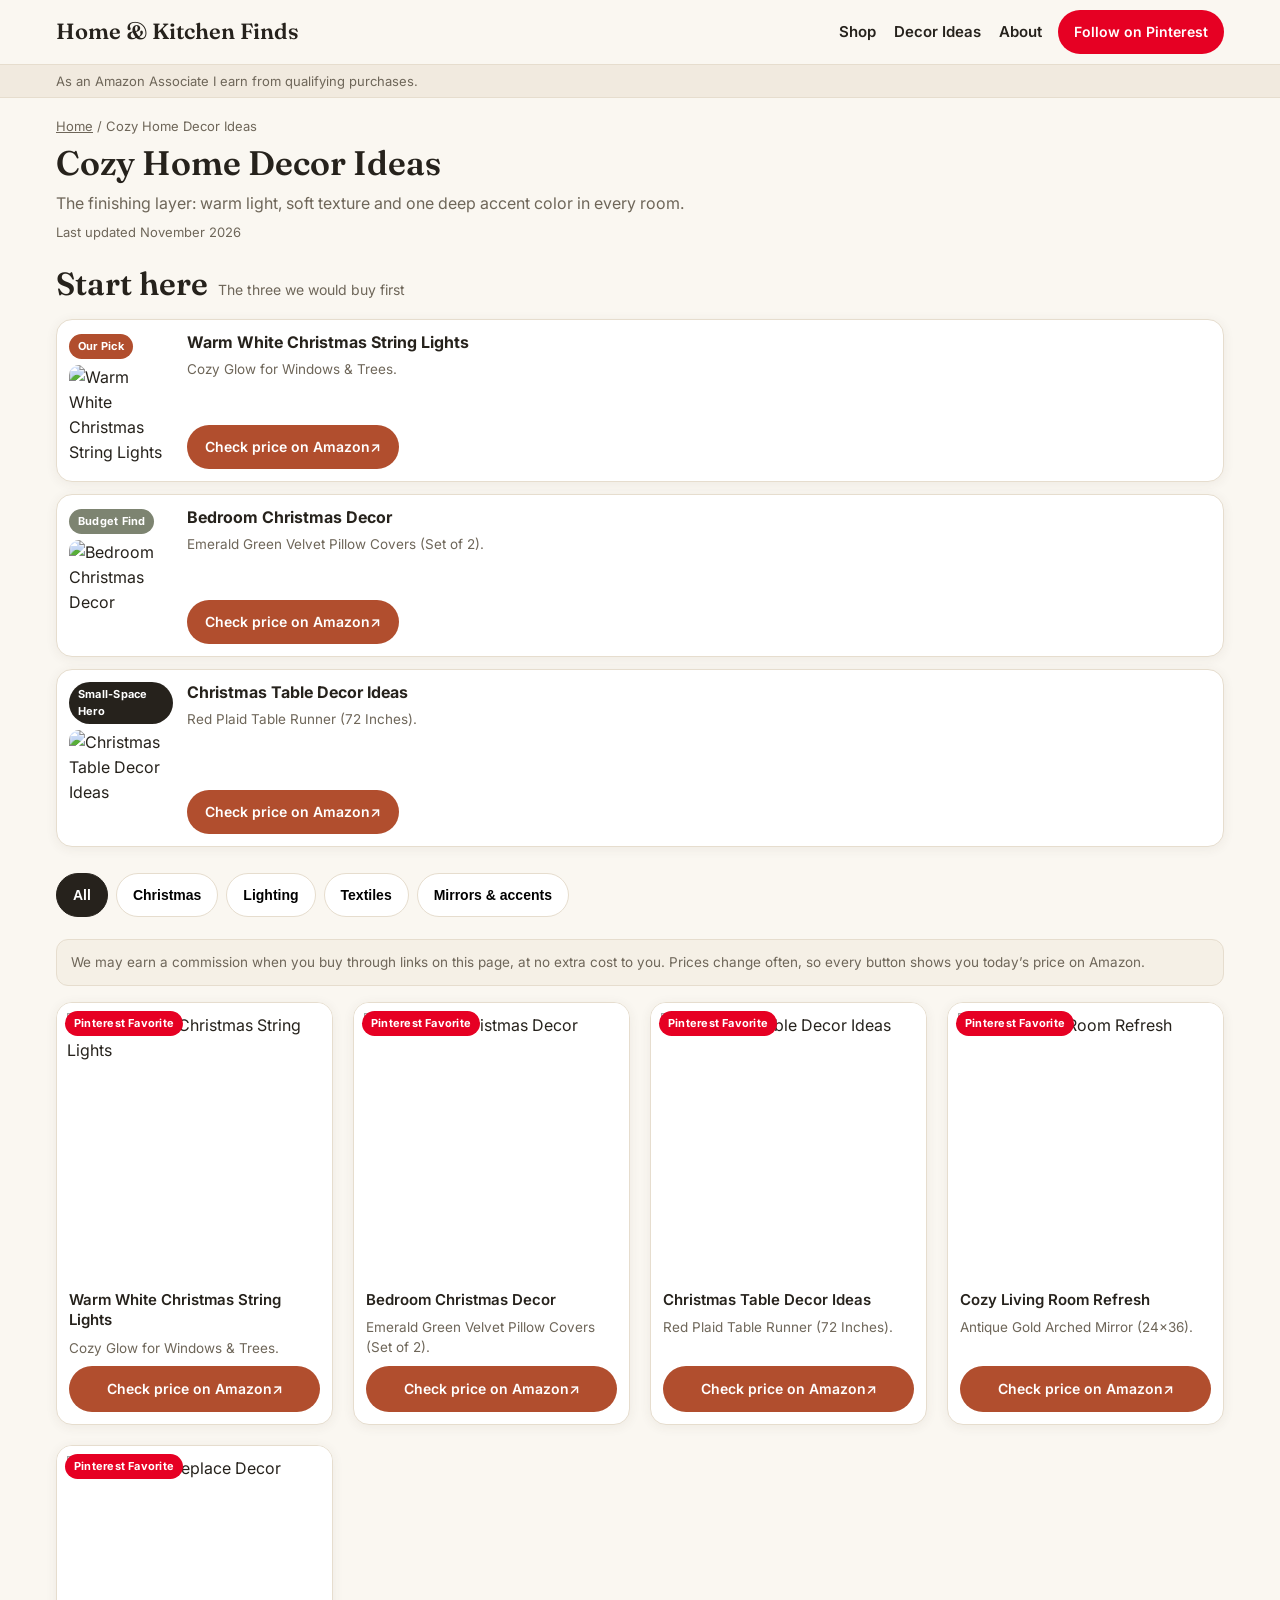
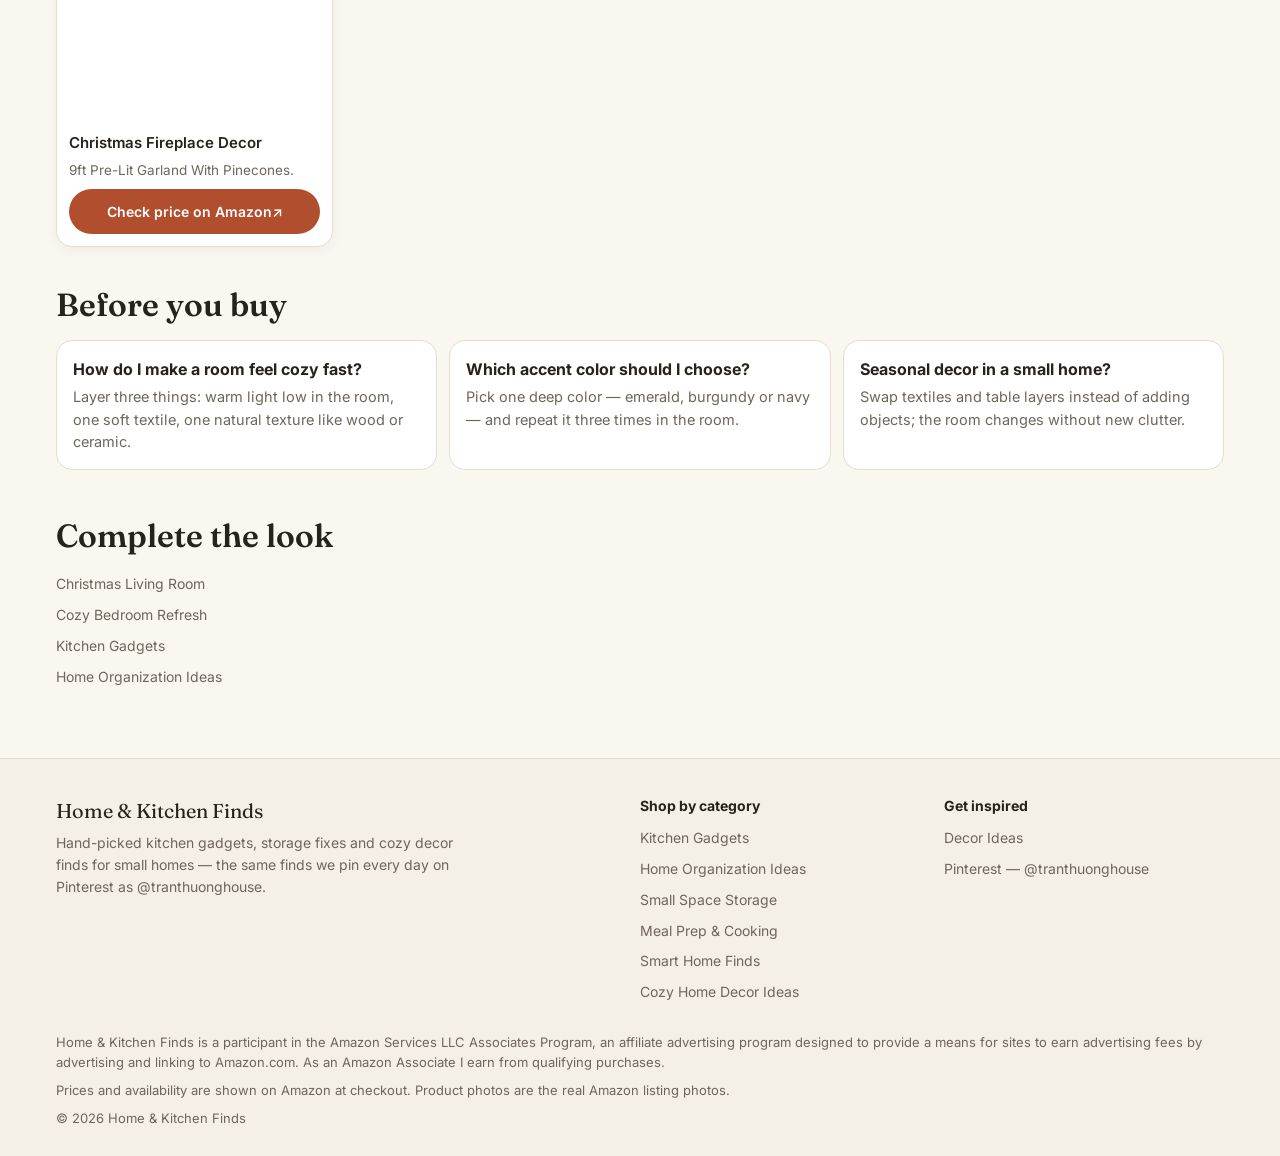
==== category/cozy-home-decor.html @ 8c5c4e2d "Storefront demo: small kitchen look + all 6 category pages (batch D, final)" ====
<!DOCTYPE html><html lang="en"><head><meta charset="utf-8">
<meta name="viewport" content="width=device-width, initial-scale=1">
<title>Cozy Home Decor Ideas — Home &amp; Kitchen Finds</title>
<meta name="description" content="Hand-picked kitchen gadgets, storage fixes and cozy decor finds for small homes.">
<link rel="preconnect" href="https://fonts.googleapis.com"><link rel="preconnect" href="https://fonts.gstatic.com" crossorigin>
<link href="https://fonts.googleapis.com/css2?family=Fraunces:wght@500;600&family=Inter:wght@400;600;700&display=swap" rel="stylesheet">
<link rel="stylesheet" href="../styles.css"></head><body>
<header class="site-header"><div class="wrap header-in">
<a class="wordmark" href="../index.html">Home &amp; Kitchen Finds</a>
<nav class="main-nav"><a href="../index.html#categories">Shop</a><a href="../decor-ideas.html">Decor Ideas</a><a href="../index.html#how-we-pick">About</a></nav>
<a class="follow-btn" href="https://www.pinterest.com/tranthuonghouse/" target="_blank" rel="noopener">Follow on Pinterest</a>
</div></header><div class="micro-bar"><div class="wrap">As an Amazon Associate I earn from qualifying purchases.</div></div><main class="wrap">
<p class="crumb"><a href="../index.html">Home</a> / Cozy Home Decor Ideas</p>
<div class="cat-head"><h1>Cozy Home Decor Ideas</h1><p>The finishing layer: warm light, soft texture and one deep accent color in every room.</p><p class="updated">Last updated November 2026</p></div>
<section style="padding-top:24px"><div class="sec-head"><h2>Start here</h2><span class="sub">The three we would buy first</span></div>
<div class="shortlist"><div class="row-card"><div class="row-img"><span class="badge b-our">Our Pick</span><img src="https://m.media-amazon.com/images/I/51pKTp8ATXL._AC_SL800_.jpg" alt="Warm White Christmas String Lights" loading="lazy"></div>
<div class="row-body"><h3>Warm White Christmas String Lights</h3><p class="card-benefit">Cozy Glow for Windows &amp; Trees.</p>
<a class="cta cta-inline" href="https://www.amazon.com/dp/B09B4FJF89?tag=homekitche088-20" target="_blank" rel="nofollow sponsored noopener">Check price on Amazon <span aria-hidden="true">↗</span></a></div></div><div class="row-card"><div class="row-img"><span class="badge b-budget">Budget Find</span><img src="https://m.media-amazon.com/images/I/41SIbPPq1XL._AC_SL800_.jpg" alt="Bedroom Christmas Decor" loading="lazy"></div>
<div class="row-body"><h3>Bedroom Christmas Decor</h3><p class="card-benefit">Emerald Green Velvet Pillow Covers (Set of 2).</p>
<a class="cta cta-inline" href="https://www.amazon.com/dp/B07PJP38VP?tag=homekitche088-20" target="_blank" rel="nofollow sponsored noopener">Check price on Amazon <span aria-hidden="true">↗</span></a></div></div><div class="row-card"><div class="row-img"><span class="badge b-small">Small-Space Hero</span><img src="https://m.media-amazon.com/images/I/51iOsh42tUL._AC_SL800_.jpg" alt="Christmas Table Decor Ideas" loading="lazy"></div>
<div class="row-body"><h3>Christmas Table Decor Ideas</h3><p class="card-benefit">Red Plaid Table Runner (72 Inches).</p>
<a class="cta cta-inline" href="https://www.amazon.com/dp/B0HDSTDSPD?tag=homekitche088-20" target="_blank" rel="nofollow sponsored noopener">Check price on Amazon <span aria-hidden="true">↗</span></a></div></div></div></section>
<div class="chips"><button class="chip active" data-tag="">All</button><button class="chip" data-tag="Christmas">Christmas</button><button class="chip" data-tag="Lighting">Lighting</button><button class="chip" data-tag="Textiles">Textiles</button><button class="chip" data-tag="Mirrors &amp; accents">Mirrors &amp; accents</button></div>
<div class="disclosure-line">We may earn a commission when you buy through links on this page, at no extra cost to you. Prices change often, so every button shows you today’s price on Amazon.</div>
<div class="grid" id="grid"><a class="card" data-tags="Christmas Lighting" href="https://www.amazon.com/dp/B09B4FJF89?tag=homekitche088-20" target="_blank" rel="nofollow sponsored noopener">
<div class="card-img"><span class="badge b-pin">Pinterest Favorite</span><img src="https://m.media-amazon.com/images/I/51pKTp8ATXL._AC_SL800_.jpg" alt="Warm White Christmas String Lights" loading="lazy"></div>
<div class="card-body"><h3 class="card-title">Warm White Christmas String Lights</h3>
<p class="card-benefit">Cozy Glow for Windows &amp; Trees.</p>
<span class="cta">Check price on Amazon <span aria-hidden="true">↗</span></span></div></a><a class="card" data-tags="Christmas Textiles" href="https://www.amazon.com/dp/B07PJP38VP?tag=homekitche088-20" target="_blank" rel="nofollow sponsored noopener">
<div class="card-img"><span class="badge b-pin">Pinterest Favorite</span><img src="https://m.media-amazon.com/images/I/41SIbPPq1XL._AC_SL800_.jpg" alt="Bedroom Christmas Decor" loading="lazy"></div>
<div class="card-body"><h3 class="card-title">Bedroom Christmas Decor</h3>
<p class="card-benefit">Emerald Green Velvet Pillow Covers (Set of 2).</p>
<span class="cta">Check price on Amazon <span aria-hidden="true">↗</span></span></div></a><a class="card" data-tags="Christmas Textiles" href="https://www.amazon.com/dp/B0HDSTDSPD?tag=homekitche088-20" target="_blank" rel="nofollow sponsored noopener">
<div class="card-img"><span class="badge b-pin">Pinterest Favorite</span><img src="https://m.media-amazon.com/images/I/51iOsh42tUL._AC_SL800_.jpg" alt="Christmas Table Decor Ideas" loading="lazy"></div>
<div class="card-body"><h3 class="card-title">Christmas Table Decor Ideas</h3>
<p class="card-benefit">Red Plaid Table Runner (72 Inches).</p>
<span class="cta">Check price on Amazon <span aria-hidden="true">↗</span></span></div></a><a class="card" data-tags="Mirrors &amp; accents" href="https://www.amazon.com/dp/B0CTQ25JYB?tag=homekitche088-20" target="_blank" rel="nofollow sponsored noopener">
<div class="card-img"><span class="badge b-pin">Pinterest Favorite</span><img src="https://m.media-amazon.com/images/I/41lKExpAjrL._AC_SL800_.jpg" alt="Cozy Living Room Refresh" loading="lazy"></div>
<div class="card-body"><h3 class="card-title">Cozy Living Room Refresh</h3>
<p class="card-benefit">Antique Gold Arched Mirror (24x36).</p>
<span class="cta">Check price on Amazon <span aria-hidden="true">↗</span></span></div></a><a class="card" data-tags="Christmas" href="https://www.amazon.com/dp/B00EJ2DFZ2?tag=homekitche088-20" target="_blank" rel="nofollow sponsored noopener">
<div class="card-img"><span class="badge b-pin">Pinterest Favorite</span><img src="https://m.media-amazon.com/images/I/51gs4Z7S+ML._AC_SL800_.jpg" alt="Christmas Fireplace Decor" loading="lazy"></div>
<div class="card-body"><h3 class="card-title">Christmas Fireplace Decor</h3>
<p class="card-benefit">9ft Pre-Lit Garland With Pinecones.</p>
<span class="cta">Check price on Amazon <span aria-hidden="true">↗</span></span></div></a></div>
<section><div class="sec-head"><h2>Before you buy</h2></div><div class="guide"><div><h3>How do I make a room feel cozy fast?</h3><p>Layer three things: warm light low in the room, one soft textile, one natural texture like wood or ceramic.</p></div><div><h3>Which accent color should I choose?</h3><p>Pick one deep color — emerald, burgundy or navy — and repeat it three times in the room.</p></div><div><h3>Seasonal decor in a small home?</h3><p>Swap textiles and table layers instead of adding objects; the room changes without new clutter.</p></div></div></section>
<section><div class="sec-head"><h2>Complete the look</h2></div>
<ul class="foot-links" style="font-size:16px"><li><a href="../decor-ideas/christmas-living-room.html">Christmas Living Room</a></li><li><a href="../decor-ideas/cozy-bedroom-refresh.html">Cozy Bedroom Refresh</a></li><li><a href="kitchen-gadgets.html">Kitchen Gadgets</a></li><li><a href="home-organization.html">Home Organization Ideas</a></li></ul></section>
</main><script src="../script.js"></script><footer class="site-footer"><div class="wrap">
<div class="foot-grid"><div><p class="foot-brand">Home &amp; Kitchen Finds</p>
<p class="foot-about">Hand-picked kitchen gadgets, storage fixes and cozy decor finds for small homes — the same finds we pin every day on Pinterest as @tranthuonghouse.</p></div>
<div><p class="foot-h">Shop by category</p><ul class="foot-links"><li><a href="../category/kitchen-gadgets.html">Kitchen Gadgets</a></li><li><a href="../category/home-organization.html">Home Organization Ideas</a></li><li><a href="../category/small-space-storage.html">Small Space Storage</a></li><li><a href="../category/meal-prep-cooking.html">Meal Prep & Cooking</a></li><li><a href="../category/smart-home-finds.html">Smart Home Finds</a></li><li><a href="../category/cozy-home-decor.html">Cozy Home Decor Ideas</a></li></ul></div>
<div><p class="foot-h">Get inspired</p><ul class="foot-links"><li><a href="../decor-ideas.html">Decor Ideas</a></li>
<li><a href="https://www.pinterest.com/tranthuonghouse/" target="_blank" rel="noopener">Pinterest — @tranthuonghouse</a></li></ul></div></div>
<p class="foot-disclosure">Home & Kitchen Finds is a participant in the Amazon Services LLC Associates Program, an affiliate advertising program designed to provide a means for sites to earn advertising fees by advertising and linking to Amazon.com. As an Amazon Associate I earn from qualifying purchases.</p>
<p class="foot-note">Prices and availability are shown on Amazon at checkout. Product photos are the real Amazon listing photos.</p>
<p class="foot-copy">© 2026 Home &amp; Kitchen Finds</p></div></footer></body></html>
---- styles.css ----
:root{--bg:#FAF7F1;--surface:#fff;--ink:#26221C;--muted:#6E6659;--cta:#B14E2E;--cta-hover:#9A3F22;
--sage:#7D8471;--gold:#C19A3D;--pinred:#E60023;--border:#E6DDCE;--shadow:0 2px 12px rgba(74,58,38,.07)}
*{box-sizing:border-box;margin:0;padding:0}
body{background:var(--bg);color:var(--ink);font-family:Inter,-apple-system,'Segoe UI',sans-serif;font-size:16px;line-height:1.55}
h1,h2,.serif,.wordmark{font-family:Fraunces,Georgia,'Times New Roman',serif;font-weight:600;line-height:1.15}
img{display:block;max-width:100%}
a{color:inherit}
.wrap{max-width:1200px;margin:0 auto;padding:0 16px}
.site-header{position:sticky;top:0;z-index:50;background:var(--bg);border-bottom:1px solid var(--border)}
.header-in{display:flex;flex-wrap:wrap;align-items:center;gap:8px 16px;padding-top:10px;padding-bottom:10px}
.wordmark{font-size:22px;text-decoration:none;margin-right:auto}
.main-nav{display:flex;gap:18px;order:3;width:100%}
.main-nav a{text-decoration:none;font-size:15px;font-weight:600;color:var(--ink);padding:6px 0}
.follow-btn{background:var(--pinred);color:#fff;text-decoration:none;font-weight:600;font-size:14px;
padding:10px 16px;border-radius:999px;min-height:44px;display:inline-flex;align-items:center}
.micro-bar{background:#F1EADF;border-bottom:1px solid var(--border);font-size:13px;color:var(--muted);padding:6px 0}
.hero{padding:28px 0 8px}
.hero-img{border-radius:20px;overflow:hidden;position:relative}
.hero-img img{width:100%;height:52vh;max-height:520px;object-fit:cover}
.hero-copy{padding:22px 2px 6px}
.hero-copy h1{font-size:34px;margin-bottom:10px}
.hero-copy p{color:var(--muted);font-size:17px;margin-bottom:18px;max-width:560px}
.pill-ctas{display:flex;flex-wrap:wrap;gap:10px}
.btn{display:inline-flex;align-items:center;justify-content:center;min-height:48px;padding:12px 22px;border-radius:999px;
font-weight:600;font-size:15px;text-decoration:none}
.btn-primary{background:var(--cta);color:#fff}.btn-primary:hover{background:var(--cta-hover)}
.btn-ghost{background:transparent;color:var(--ink);border:1.5px solid var(--ink)}
section{padding:40px 0 8px}
.sec-head{display:flex;align-items:baseline;gap:10px;margin-bottom:16px}
.sec-head h2{font-size:26px}
.sec-head .sub{color:var(--muted);font-size:14px}
.tiles{display:grid;grid-template-columns:1fr 1fr;gap:12px}
.tile{border-radius:16px;overflow:hidden;position:relative;text-decoration:none;color:#fff;box-shadow:var(--shadow)}
.tile img{width:100%;aspect-ratio:4/3;object-fit:cover}
.tile span{position:absolute;left:0;right:0;bottom:0;padding:26px 12px 10px;font-family:Fraunces,Georgia,serif;font-size:17px;
background:linear-gradient(transparent,rgba(30,24,16,.72))}
.tile small{display:block;font-family:Inter,sans-serif;font-size:12px;font-weight:600;opacity:.9}
.strip{display:flex;gap:12px;overflow-x:auto;scroll-snap-type:x mandatory;padding-bottom:10px;-webkit-overflow-scrolling:touch}
.strip .card{flex:0 0 168px;scroll-snap-align:start}
.grid{display:grid;grid-template-columns:1fr 1fr;gap:12px}
.card{background:var(--surface);border:1px solid var(--border);border-radius:16px;box-shadow:var(--shadow);
text-decoration:none;display:flex;flex-direction:column;overflow:hidden}
.card-img{position:relative;aspect-ratio:1/1;background:#fff}
.card-img img{width:100%;height:100%;object-fit:contain;padding:10px}
.badge{position:absolute;top:8px;left:8px;z-index:2;font-size:11px;font-weight:700;letter-spacing:.02em;
padding:4px 9px;border-radius:999px;color:#fff}
.b-our{background:var(--cta)}.b-best{background:var(--gold)}.b-budget{background:var(--sage)}
.b-pin{background:var(--pinred)}.b-small{background:var(--ink)}.b-new{background:#fff;color:var(--ink);border:1.5px solid var(--ink)}
.card-body{padding:12px;display:flex;flex-direction:column;gap:8px;flex:1}
.card-title{font-size:15px;font-weight:600;line-height:1.35;display:-webkit-box;-webkit-line-clamp:2;-webkit-box-orient:vertical;overflow:hidden}
.card-benefit{font-size:13.5px;color:var(--muted);line-height:1.45;display:-webkit-box;-webkit-line-clamp:2;-webkit-box-orient:vertical;overflow:hidden}
.cta{margin-top:auto;background:var(--cta);color:#fff;font-weight:600;font-size:14px;text-align:center;
padding:12px 10px;border-radius:999px;min-height:44px;display:flex;align-items:center;justify-content:center;text-decoration:none}
.cta:hover{background:var(--cta-hover)}
.featured-card{border-radius:20px;overflow:hidden;position:relative;text-decoration:none;color:#fff;display:block;box-shadow:var(--shadow)}
.featured-card img{width:100%;aspect-ratio:2/3;max-height:640px;object-fit:cover}
.featured-copy{position:absolute;left:0;right:0;bottom:0;padding:44px 18px 18px;background:linear-gradient(transparent,rgba(30,24,16,.78))}
.featured-copy h3{font-family:Fraunces,Georgia,serif;font-size:26px;margin-bottom:4px}
.featured-copy p{font-size:14px;opacity:.92;margin-bottom:12px}
.ai-chip{position:absolute;top:10px;left:10px;z-index:3;background:rgba(38,34,28,.85);color:#fff;font-size:12px;
font-weight:600;padding:5px 10px;border-radius:999px}
.trust{display:grid;gap:12px}
.trust div{background:var(--surface);border:1px solid var(--border);border-radius:16px;padding:16px;box-shadow:var(--shadow)}
.trust h3{font-size:16px;margin-bottom:4px}.trust p{color:var(--muted);font-size:14px}
.cta-band{background:#F3E8D8;border-radius:20px;padding:28px 20px;text-align:center;margin:40px 0 8px}
.cta-band h2{font-size:26px;margin-bottom:8px}.cta-band p{color:var(--muted);margin-bottom:16px}
.site-footer{margin-top:56px;border-top:1px solid var(--border);background:#F5F0E6;padding:36px 0 28px}
.foot-grid{display:grid;gap:24px;margin-bottom:22px}
.foot-brand{font-family:Fraunces,Georgia,serif;font-size:20px;margin-bottom:6px}
.foot-about{color:var(--muted);font-size:14px;max-width:420px}
.foot-h{font-weight:700;font-size:14px;margin-bottom:8px}
.foot-links{list-style:none}.foot-links li{margin-bottom:6px}.foot-links a{text-decoration:none;color:var(--muted);font-size:14px}
.foot-disclosure,.foot-note{font-size:13px;color:var(--muted);margin-bottom:8px}
.foot-copy{font-size:13px;color:var(--muted)}
.crumb{font-size:13px;color:var(--muted);padding-top:18px}
.crumb a{color:var(--muted)}
.cat-head h1{font-size:34px;margin:8px 0}
.cat-head p{color:var(--muted);max-width:640px}
.updated{font-size:13px;color:var(--muted);margin-top:6px}
.chips{display:flex;gap:8px;flex-wrap:wrap;margin:18px 0 4px}
.chip{border:1.5px solid var(--border);background:var(--surface);border-radius:999px;padding:10px 16px;font-size:14px;
font-weight:600;cursor:pointer;min-height:44px}
.chip.active{background:var(--ink);color:#fff;border-color:var(--ink)}
.shortlist{display:grid;gap:12px;margin-top:8px}
.row-card{display:flex;gap:14px;background:var(--surface);border:1px solid var(--border);border-radius:16px;padding:12px;box-shadow:var(--shadow)}
.row-img{position:relative;flex:0 0 104px}
.row-img img{width:104px;height:104px;object-fit:contain;background:#fff;border-radius:10px}
.row-img .badge{position:static;display:inline-block;margin-bottom:6px}
.row-body{flex:1;display:flex;flex-direction:column;gap:6px}
.row-body h3{font-size:16px;line-height:1.35}
.cta-inline{margin-top:auto;align-self:flex-start;padding:10px 18px}
.disclosure-line{font-size:13.5px;color:var(--muted);background:#F5F0E6;border:1px solid var(--border);
border-radius:12px;padding:12px 14px;margin:22px 0 16px}
.guide{display:grid;gap:12px}
.guide div{background:var(--surface);border:1px solid var(--border);border-radius:16px;padding:16px}
.guide h3{font-size:16px;margin-bottom:4px}.guide p{color:var(--muted);font-size:14.5px}
.idea-grid{display:grid;grid-template-columns:1fr 1fr;gap:12px}
.idea-card{position:relative;border-radius:16px;overflow:hidden;text-decoration:none;color:#fff;box-shadow:var(--shadow);display:block}
.idea-card img{width:100%;aspect-ratio:2/3;object-fit:cover}
.idea-copy{position:absolute;left:0;right:0;bottom:0;padding:30px 12px 12px;background:linear-gradient(transparent,rgba(30,24,16,.78))}
.idea-copy h3{font-family:Fraunces,Georgia,serif;font-size:19px;line-height:1.25}
.idea-copy p{font-size:12.5px;opacity:.92}
.look-hero{position:relative;border-radius:20px;overflow:hidden;margin-top:16px}
.look-hero img{width:100%;aspect-ratio:2/3;max-height:680px;object-fit:cover}
.palette{display:flex;gap:16px;flex-wrap:wrap;margin:16px 0 4px}
.palette div{display:flex;align-items:center;gap:7px;font-size:13.5px;color:var(--muted)}
.dot{width:22px;height:22px;border-radius:50%;border:1px solid var(--border);display:inline-block}
.look-row{display:flex;gap:12px;background:var(--surface);border:1px solid var(--border);border-radius:16px;padding:12px;box-shadow:var(--shadow);margin-bottom:12px}
.num{flex:0 0 30px;width:30px;height:30px;border-radius:50%;background:var(--ink);color:#fff;font-weight:700;
display:flex;align-items:center;justify-content:center;font-size:14px}
.look-row .row-img{flex-basis:84px}.look-row .row-img img{width:84px;height:84px}
.look-row .cta{width:100%}
.start3{display:grid;gap:12px}
.tips{background:var(--surface);border:1px solid var(--border);border-radius:16px;padding:18px}
.tips li{margin:0 0 8px 18px;color:var(--muted);font-size:14.5px}
.sticky-bar{position:sticky;bottom:0;z-index:40;background:var(--ink);color:#fff;padding:12px 16px;
display:flex;align-items:center;justify-content:space-between;gap:12px;font-size:14px;margin-top:24px}
.sticky-bar a{background:var(--cta);color:#fff;text-decoration:none;font-weight:600;padding:10px 16px;border-radius:999px;white-space:nowrap}
.see-all{display:inline-block;margin-top:14px;font-weight:600;color:var(--cta);text-decoration:none}
@media(min-width:760px){
.main-nav{order:0;width:auto}
.hero-copy h1{font-size:44px}
.tiles{grid-template-columns:repeat(3,1fr);gap:20px}
.grid{grid-template-columns:repeat(4,1fr);gap:20px}
.strip .card{flex-basis:210px}
.trust{grid-template-columns:repeat(3,1fr)}
.foot-grid{grid-template-columns:2fr 1fr 1fr}
.guide{grid-template-columns:repeat(3,1fr)}
.start3{grid-template-columns:repeat(3,1fr)}
.sec-head h2{font-size:32px}
.look-row .cta{width:auto;margin-left:auto}
}
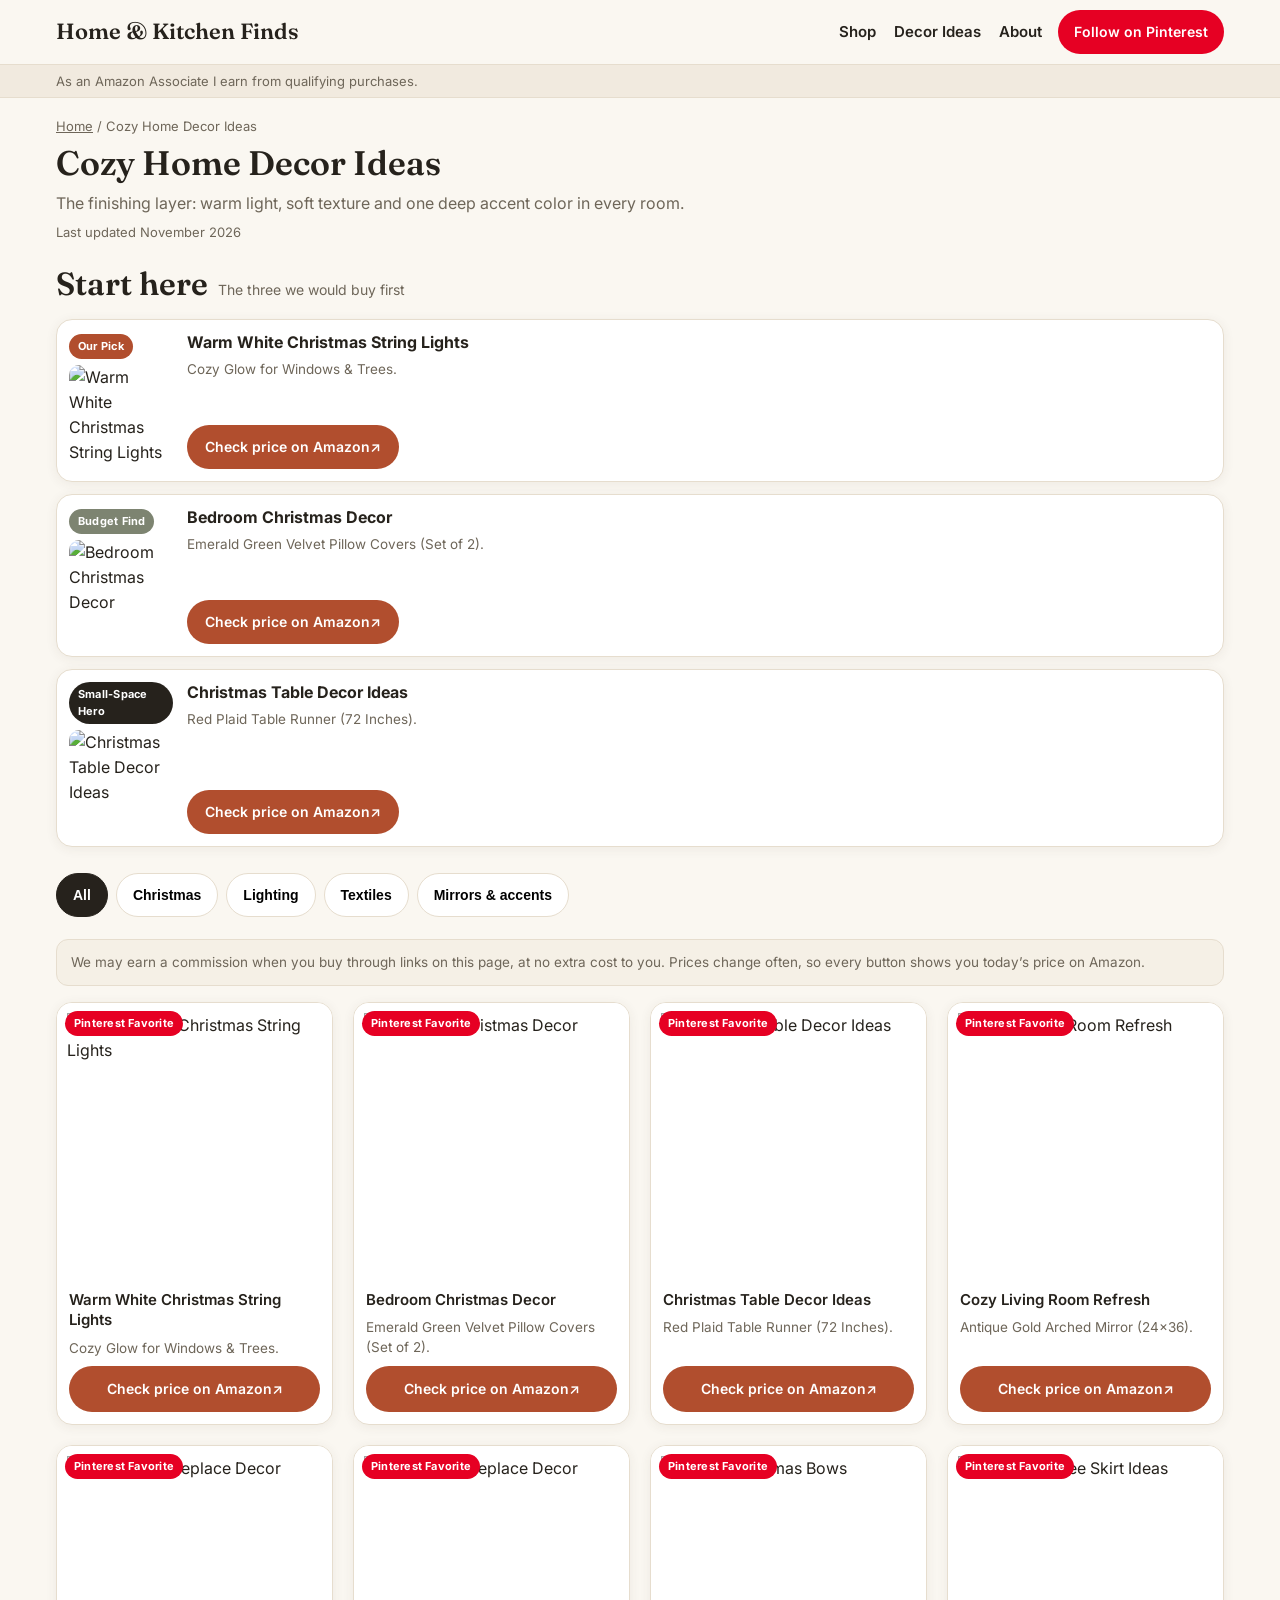
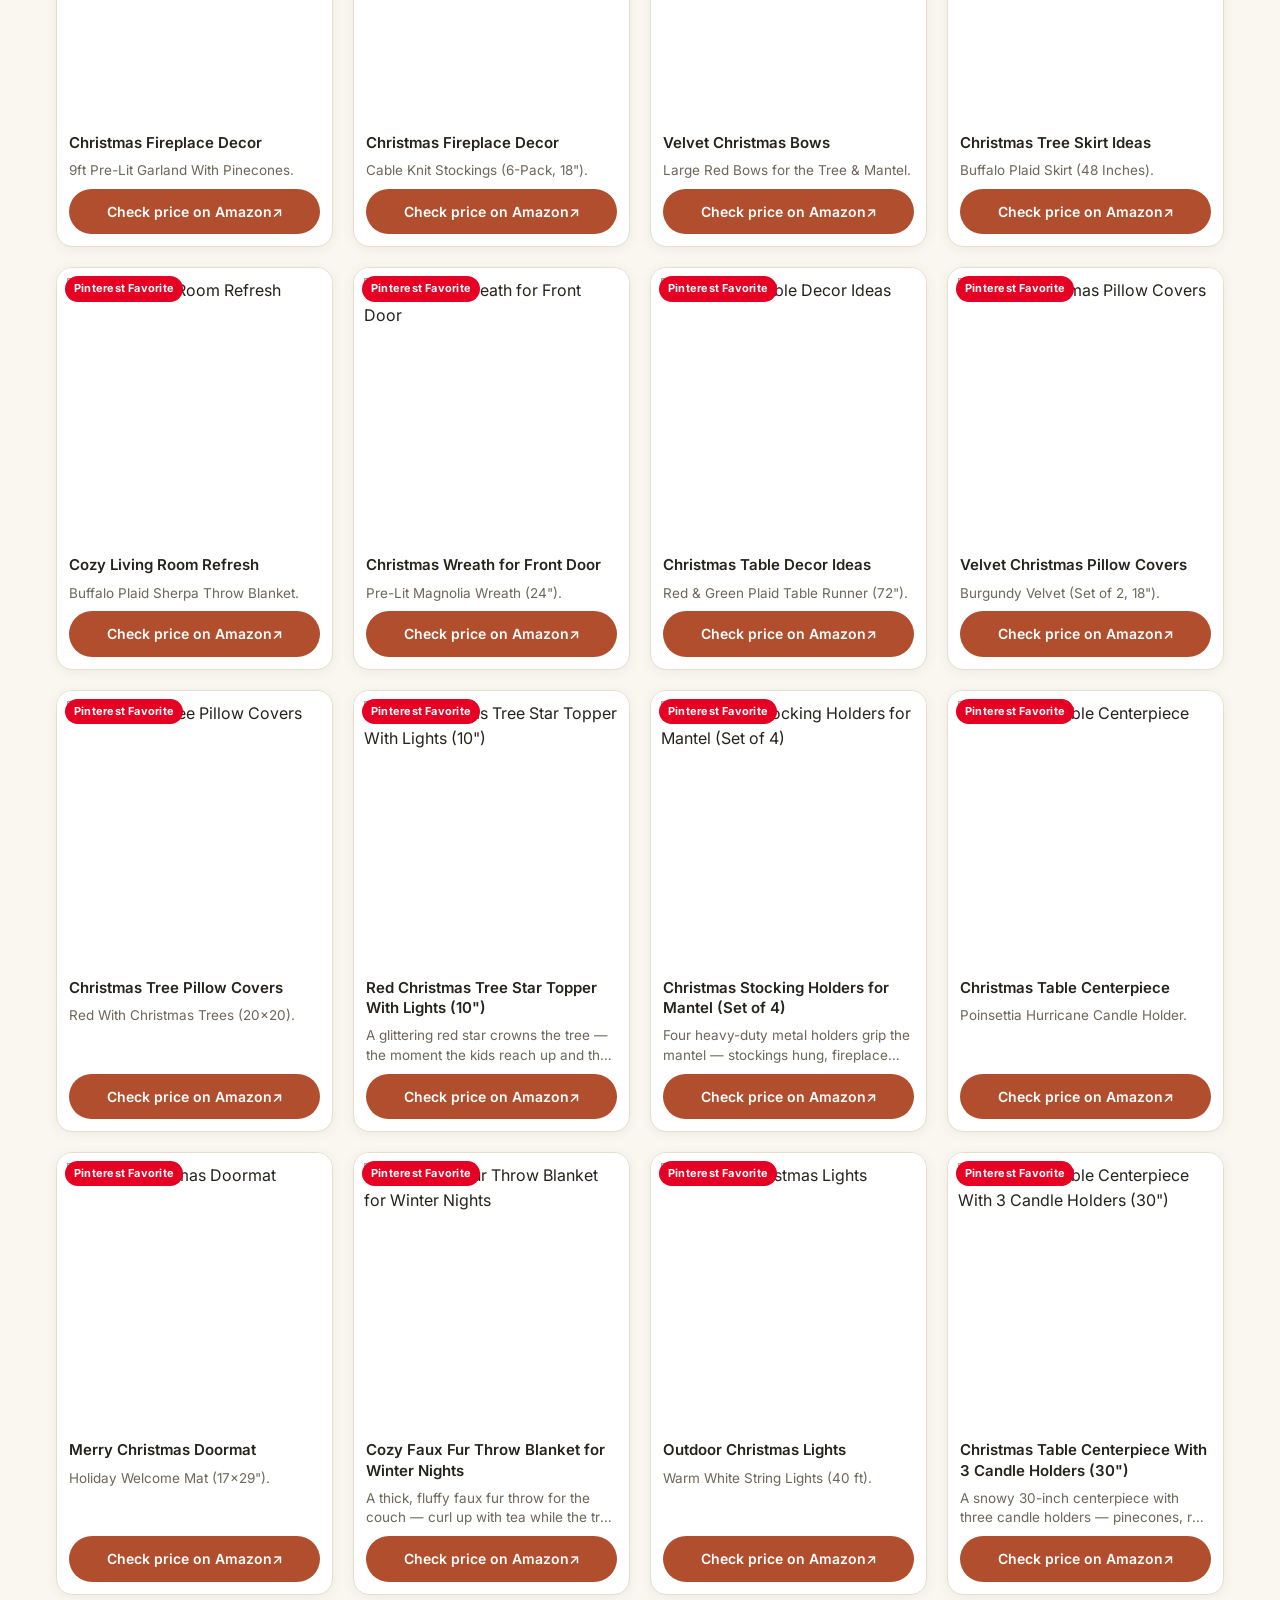
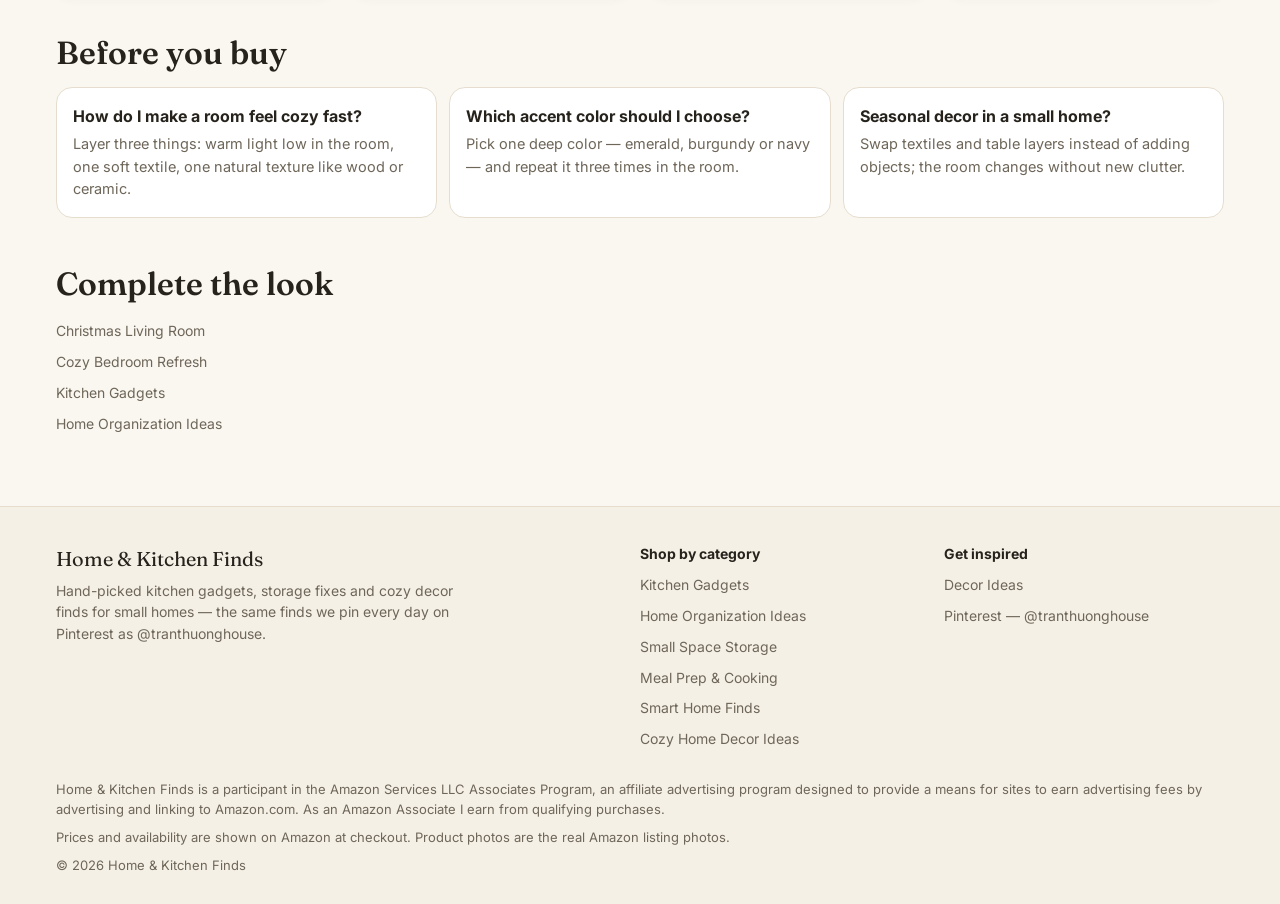
==== commit f7dc7ebf: "Storefront refresh 16/11: 120 -> 149 products (batch D: all 6 category pages + small kitchen look)" ====
--- a/category/cozy-home-decor.html
+++ b/category/cozy-home-decor.html
@@ -42,6 +42,66 @@
 <div class="card-img"><span class="badge b-pin">Pinterest Favorite</span><img src="https://m.media-amazon.com/images/I/51gs4Z7S+ML._AC_SL800_.jpg" alt="Christmas Fireplace Decor" loading="lazy"></div>
 <div class="card-body"><h3 class="card-title">Christmas Fireplace Decor</h3>
 <p class="card-benefit">9ft Pre-Lit Garland With Pinecones.</p>
+<span class="cta">Check price on Amazon <span aria-hidden="true">↗</span></span></div></a><a class="card" data-tags="Christmas" href="https://www.amazon.com/dp/B0CB8PPXLH?tag=homekitche088-20" target="_blank" rel="nofollow sponsored noopener">
+<div class="card-img"><span class="badge b-pin">Pinterest Favorite</span><img src="https://m.media-amazon.com/images/I/51GHqUd0AbL._AC_SL800_.jpg" alt="Christmas Fireplace Decor" loading="lazy"></div>
+<div class="card-body"><h3 class="card-title">Christmas Fireplace Decor</h3>
+<p class="card-benefit">Cable Knit Stockings (6-Pack, 18&quot;).</p>
+<span class="cta">Check price on Amazon <span aria-hidden="true">↗</span></span></div></a><a class="card" data-tags="Christmas Textiles" href="https://www.amazon.com/dp/B0FD2JY27D?tag=homekitche088-20" target="_blank" rel="nofollow sponsored noopener">
+<div class="card-img"><span class="badge b-pin">Pinterest Favorite</span><img src="https://m.media-amazon.com/images/I/51YRXJcMPIL._AC_SL800_.jpg" alt="Velvet Christmas Bows" loading="lazy"></div>
+<div class="card-body"><h3 class="card-title">Velvet Christmas Bows</h3>
+<p class="card-benefit">Large Red Bows for the Tree &amp; Mantel.</p>
+<span class="cta">Check price on Amazon <span aria-hidden="true">↗</span></span></div></a><a class="card" data-tags="Christmas" href="https://www.amazon.com/dp/B08HCJXYPP?tag=homekitche088-20" target="_blank" rel="nofollow sponsored noopener">
+<div class="card-img"><span class="badge b-pin">Pinterest Favorite</span><img src="https://m.media-amazon.com/images/I/51PVmKWoabL._AC_SL800_.jpg" alt="Christmas Tree Skirt Ideas" loading="lazy"></div>
+<div class="card-body"><h3 class="card-title">Christmas Tree Skirt Ideas</h3>
+<p class="card-benefit">Buffalo Plaid Skirt (48 Inches).</p>
+<span class="cta">Check price on Amazon <span aria-hidden="true">↗</span></span></div></a><a class="card" data-tags="Christmas" href="https://www.amazon.com/dp/B08CXW8SVN?tag=homekitche088-20" target="_blank" rel="nofollow sponsored noopener">
+<div class="card-img"><span class="badge b-pin">Pinterest Favorite</span><img src="https://m.media-amazon.com/images/I/51xq9h6u1nL._AC_SL800_.jpg" alt="Cozy Living Room Refresh" loading="lazy"></div>
+<div class="card-body"><h3 class="card-title">Cozy Living Room Refresh</h3>
+<p class="card-benefit">Buffalo Plaid Sherpa Throw Blanket.</p>
+<span class="cta">Check price on Amazon <span aria-hidden="true">↗</span></span></div></a><a class="card" data-tags="Christmas" href="https://www.amazon.com/dp/B0FMXXR8DN?tag=homekitche088-20" target="_blank" rel="nofollow sponsored noopener">
+<div class="card-img"><span class="badge b-pin">Pinterest Favorite</span><img src="https://m.media-amazon.com/images/I/51ynvdIhg9L._AC_SL800_.jpg" alt="Christmas Wreath for Front Door" loading="lazy"></div>
+<div class="card-body"><h3 class="card-title">Christmas Wreath for Front Door</h3>
+<p class="card-benefit">Pre-Lit Magnolia Wreath (24&quot;).</p>
+<span class="cta">Check price on Amazon <span aria-hidden="true">↗</span></span></div></a><a class="card" data-tags="Christmas Textiles" href="https://www.amazon.com/dp/B0H8RGPNLY?tag=homekitche088-20" target="_blank" rel="nofollow sponsored noopener">
+<div class="card-img"><span class="badge b-pin">Pinterest Favorite</span><img src="https://m.media-amazon.com/images/I/51iCz-q1bDL._AC_SL800_.jpg" alt="Christmas Table Decor Ideas" loading="lazy"></div>
+<div class="card-body"><h3 class="card-title">Christmas Table Decor Ideas</h3>
+<p class="card-benefit">Red &amp; Green Plaid Table Runner (72&quot;).</p>
+<span class="cta">Check price on Amazon <span aria-hidden="true">↗</span></span></div></a><a class="card" data-tags="Christmas Textiles" href="https://www.amazon.com/dp/B0FHPVB34S?tag=homekitche088-20" target="_blank" rel="nofollow sponsored noopener">
+<div class="card-img"><span class="badge b-pin">Pinterest Favorite</span><img src="https://m.media-amazon.com/images/I/51v9MGLN8qL._AC_SL800_.jpg" alt="Velvet Christmas Pillow Covers" loading="lazy"></div>
+<div class="card-body"><h3 class="card-title">Velvet Christmas Pillow Covers</h3>
+<p class="card-benefit">Burgundy Velvet (Set of 2, 18&quot;).</p>
+<span class="cta">Check price on Amazon <span aria-hidden="true">↗</span></span></div></a><a class="card" data-tags="Christmas Textiles" href="https://www.amazon.com/dp/B0DHLHNW7Z?tag=homekitche088-20" target="_blank" rel="nofollow sponsored noopener">
+<div class="card-img"><span class="badge b-pin">Pinterest Favorite</span><img src="https://m.media-amazon.com/images/I/51eEoG6AH7L._AC_SL800_.jpg" alt="Christmas Tree Pillow Covers" loading="lazy"></div>
+<div class="card-body"><h3 class="card-title">Christmas Tree Pillow Covers</h3>
+<p class="card-benefit">Red With Christmas Trees (20x20).</p>
+<span class="cta">Check price on Amazon <span aria-hidden="true">↗</span></span></div></a><a class="card" data-tags="Christmas Lighting" href="https://www.amazon.com/dp/B0HFN2BQG2?tag=homekitche088-20" target="_blank" rel="nofollow sponsored noopener">
+<div class="card-img"><span class="badge b-pin">Pinterest Favorite</span><img src="https://m.media-amazon.com/images/I/51FBN53bQoL._AC_SL800_.jpg" alt="Red Christmas Tree Star Topper With Lights (10&quot;)" loading="lazy"></div>
+<div class="card-body"><h3 class="card-title">Red Christmas Tree Star Topper With Lights (10&quot;)</h3>
+<p class="card-benefit">A glittering red star crowns the tree — the moment the kids reach up and the whole room lights up..</p>
+<span class="cta">Check price on Amazon <span aria-hidden="true">↗</span></span></div></a><a class="card" data-tags="Christmas" href="https://www.amazon.com/dp/B0D78KSVZC?tag=homekitche088-20" target="_blank" rel="nofollow sponsored noopener">
+<div class="card-img"><span class="badge b-pin">Pinterest Favorite</span><img src="https://m.media-amazon.com/images/I/51LZBwf2fBL._AC_SL800_.jpg" alt="Christmas Stocking Holders for Mantel (Set of 4)" loading="lazy"></div>
+<div class="card-body"><h3 class="card-title">Christmas Stocking Holders for Mantel (Set of 4)</h3>
+<p class="card-benefit">Four heavy-duty metal holders grip the mantel — stockings hung, fireplace dressed, no nails needed..</p>
+<span class="cta">Check price on Amazon <span aria-hidden="true">↗</span></span></div></a><a class="card" data-tags="Christmas" href="https://www.amazon.com/dp/B0FLKJRJHZ?tag=homekitche088-20" target="_blank" rel="nofollow sponsored noopener">
+<div class="card-img"><span class="badge b-pin">Pinterest Favorite</span><img src="https://m.media-amazon.com/images/I/51iAunC4JnL._AC_SL800_.jpg" alt="Christmas Table Centerpiece" loading="lazy"></div>
+<div class="card-body"><h3 class="card-title">Christmas Table Centerpiece</h3>
+<p class="card-benefit">Poinsettia Hurricane Candle Holder.</p>
+<span class="cta">Check price on Amazon <span aria-hidden="true">↗</span></span></div></a><a class="card" data-tags="Christmas" href="https://www.amazon.com/dp/B0H9L6GXJ2?tag=homekitche088-20" target="_blank" rel="nofollow sponsored noopener">
+<div class="card-img"><span class="badge b-pin">Pinterest Favorite</span><img src="https://m.media-amazon.com/images/I/512TExcQT1L._AC_SL800_.jpg" alt="Merry Christmas Doormat" loading="lazy"></div>
+<div class="card-body"><h3 class="card-title">Merry Christmas Doormat</h3>
+<p class="card-benefit">Holiday Welcome Mat (17x29&quot;).</p>
+<span class="cta">Check price on Amazon <span aria-hidden="true">↗</span></span></div></a><a class="card" data-tags="" href="https://www.amazon.com/dp/B0DCZMZ1LF?tag=homekitche088-20" target="_blank" rel="nofollow sponsored noopener">
+<div class="card-img"><span class="badge b-pin">Pinterest Favorite</span><img src="https://m.media-amazon.com/images/I/51UZy5X-jWL._AC_SL800_.jpg" alt="Cozy Faux Fur Throw Blanket for Winter Nights" loading="lazy"></div>
+<div class="card-body"><h3 class="card-title">Cozy Faux Fur Throw Blanket for Winter Nights</h3>
+<p class="card-benefit">A thick, fluffy faux fur throw for the couch — curl up with tea while the tree lights twinkle..</p>
+<span class="cta">Check price on Amazon <span aria-hidden="true">↗</span></span></div></a><a class="card" data-tags="Christmas Lighting" href="https://www.amazon.com/dp/B0B5MY5C34?tag=homekitche088-20" target="_blank" rel="nofollow sponsored noopener">
+<div class="card-img"><span class="badge b-pin">Pinterest Favorite</span><img src="https://m.media-amazon.com/images/I/51vJngzbbzL._AC_SL800_.jpg" alt="Outdoor Christmas Lights" loading="lazy"></div>
+<div class="card-body"><h3 class="card-title">Outdoor Christmas Lights</h3>
+<p class="card-benefit">Warm White String Lights (40 ft).</p>
+<span class="cta">Check price on Amazon <span aria-hidden="true">↗</span></span></div></a><a class="card" data-tags="Christmas" href="https://www.amazon.com/dp/B0H29JRF2N?tag=homekitche088-20" target="_blank" rel="nofollow sponsored noopener">
+<div class="card-img"><span class="badge b-pin">Pinterest Favorite</span><img src="https://m.media-amazon.com/images/I/51Ac2Wx5HwL._AC_SL800_.jpg" alt="Christmas Table Centerpiece With 3 Candle Holders (30&quot;)" loading="lazy"></div>
+<div class="card-body"><h3 class="card-title">Christmas Table Centerpiece With 3 Candle Holders (30&quot;)</h3>
+<p class="card-benefit">A snowy 30-inch centerpiece with three candle holders — pinecones, red berries and candlelight on the mantel o.</p>
 <span class="cta">Check price on Amazon <span aria-hidden="true">↗</span></span></div></a></div>
 <section><div class="sec-head"><h2>Before you buy</h2></div><div class="guide"><div><h3>How do I make a room feel cozy fast?</h3><p>Layer three things: warm light low in the room, one soft textile, one natural texture like wood or ceramic.</p></div><div><h3>Which accent color should I choose?</h3><p>Pick one deep color — emerald, burgundy or navy — and repeat it three times in the room.</p></div><div><h3>Seasonal decor in a small home?</h3><p>Swap textiles and table layers instead of adding objects; the room changes without new clutter.</p></div></div></section>
 <section><div class="sec-head"><h2>Complete the look</h2></div>
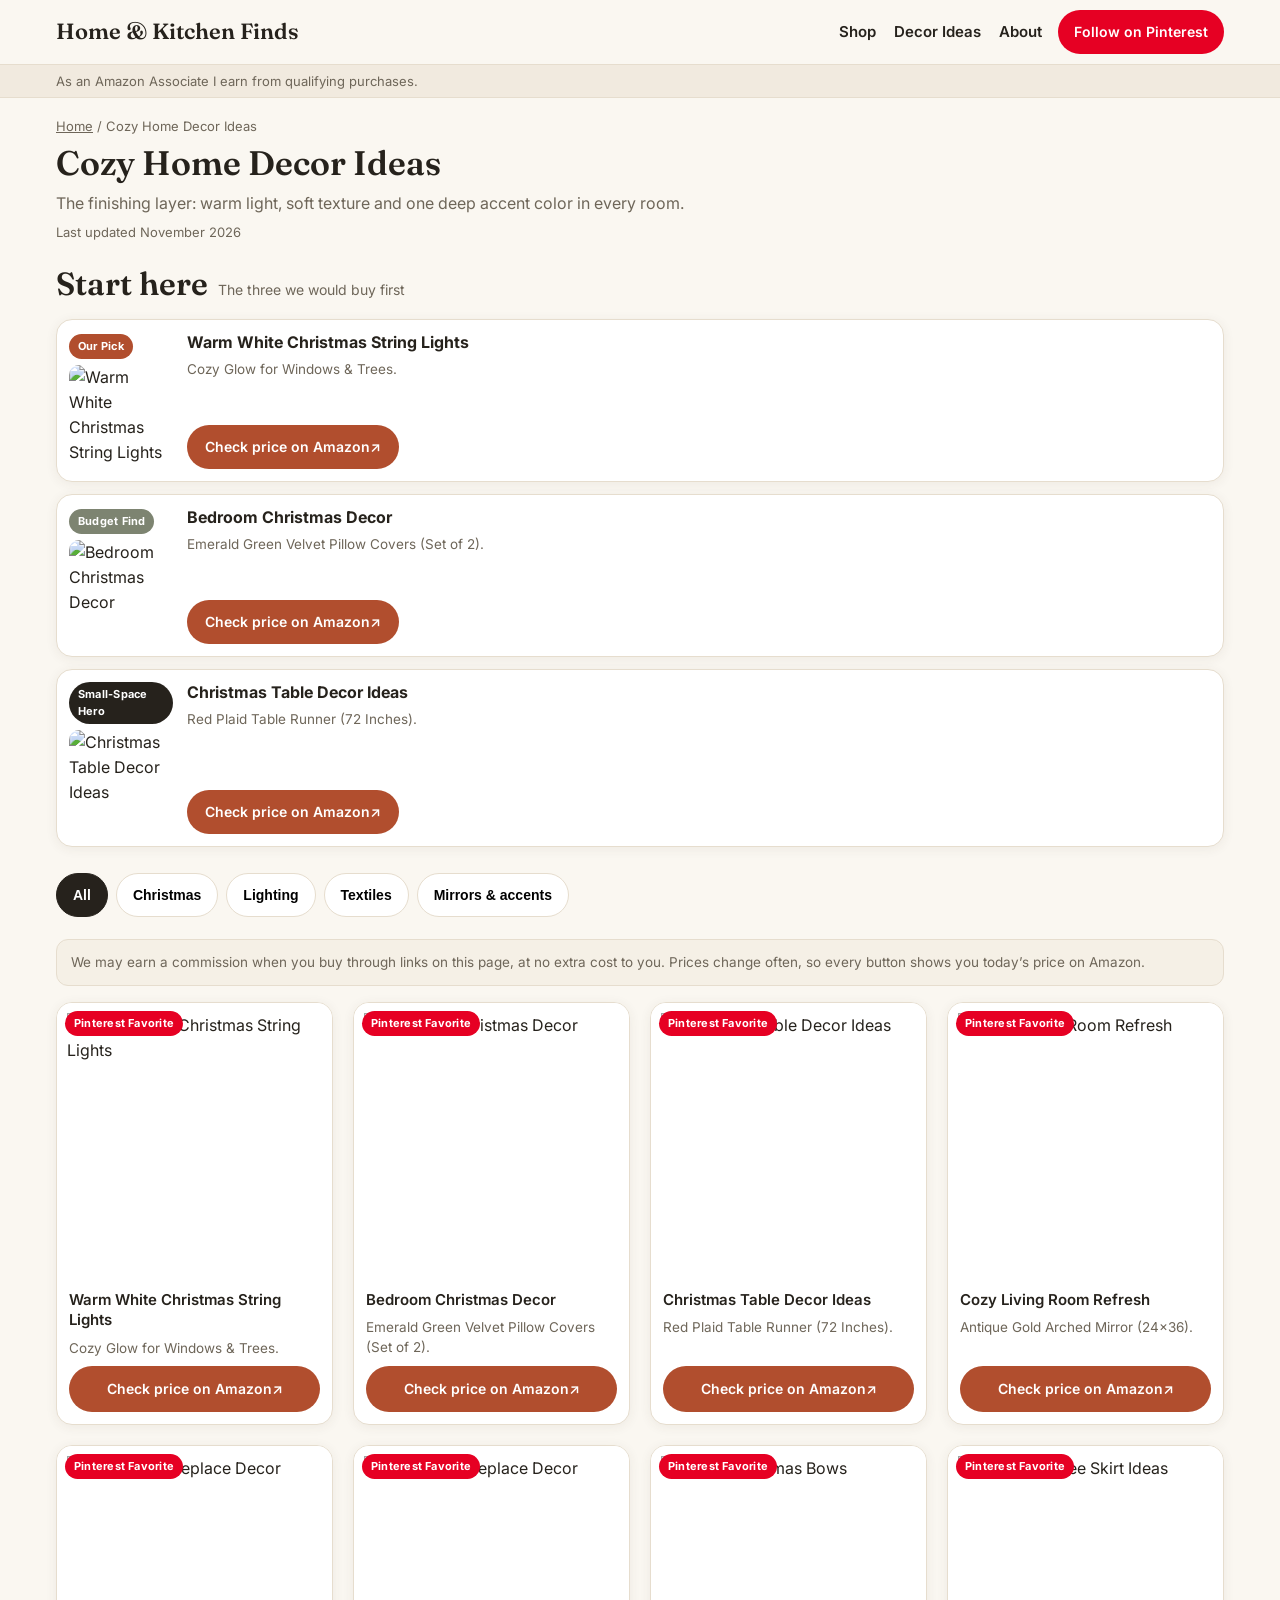
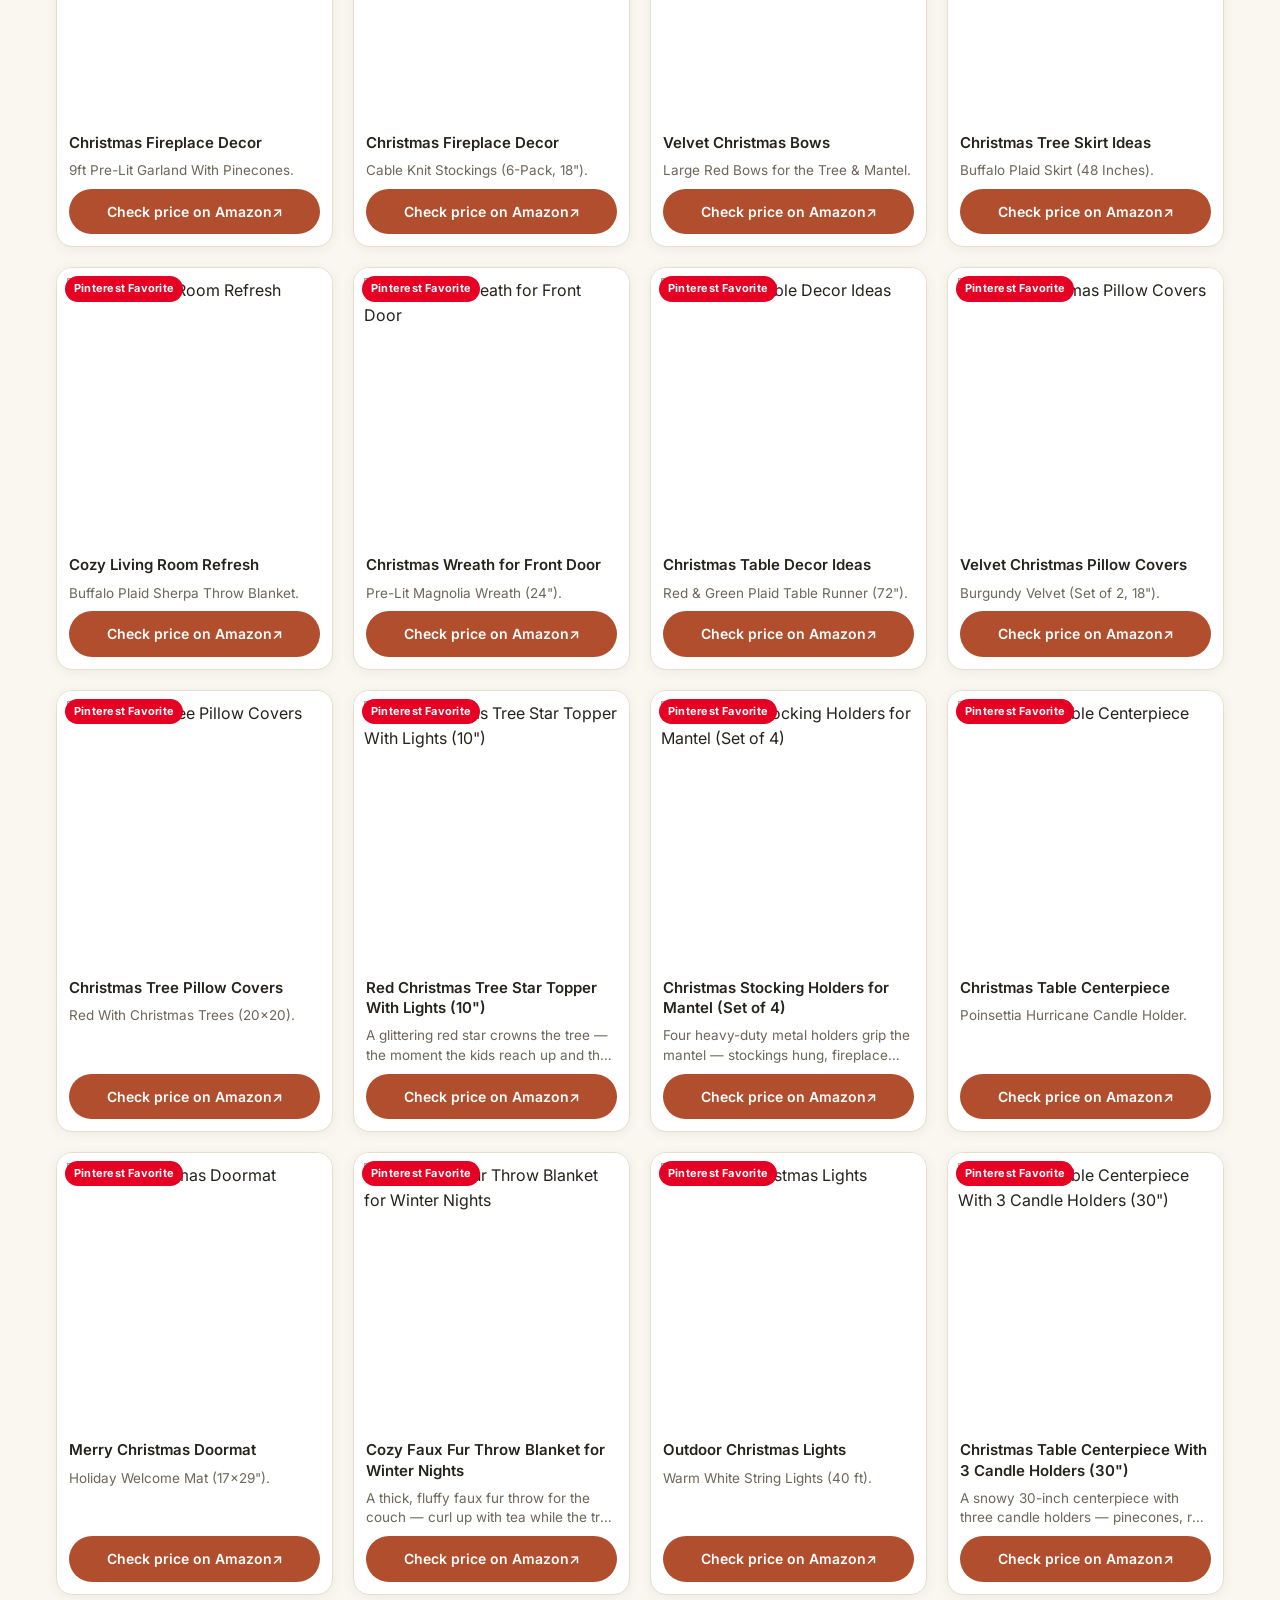
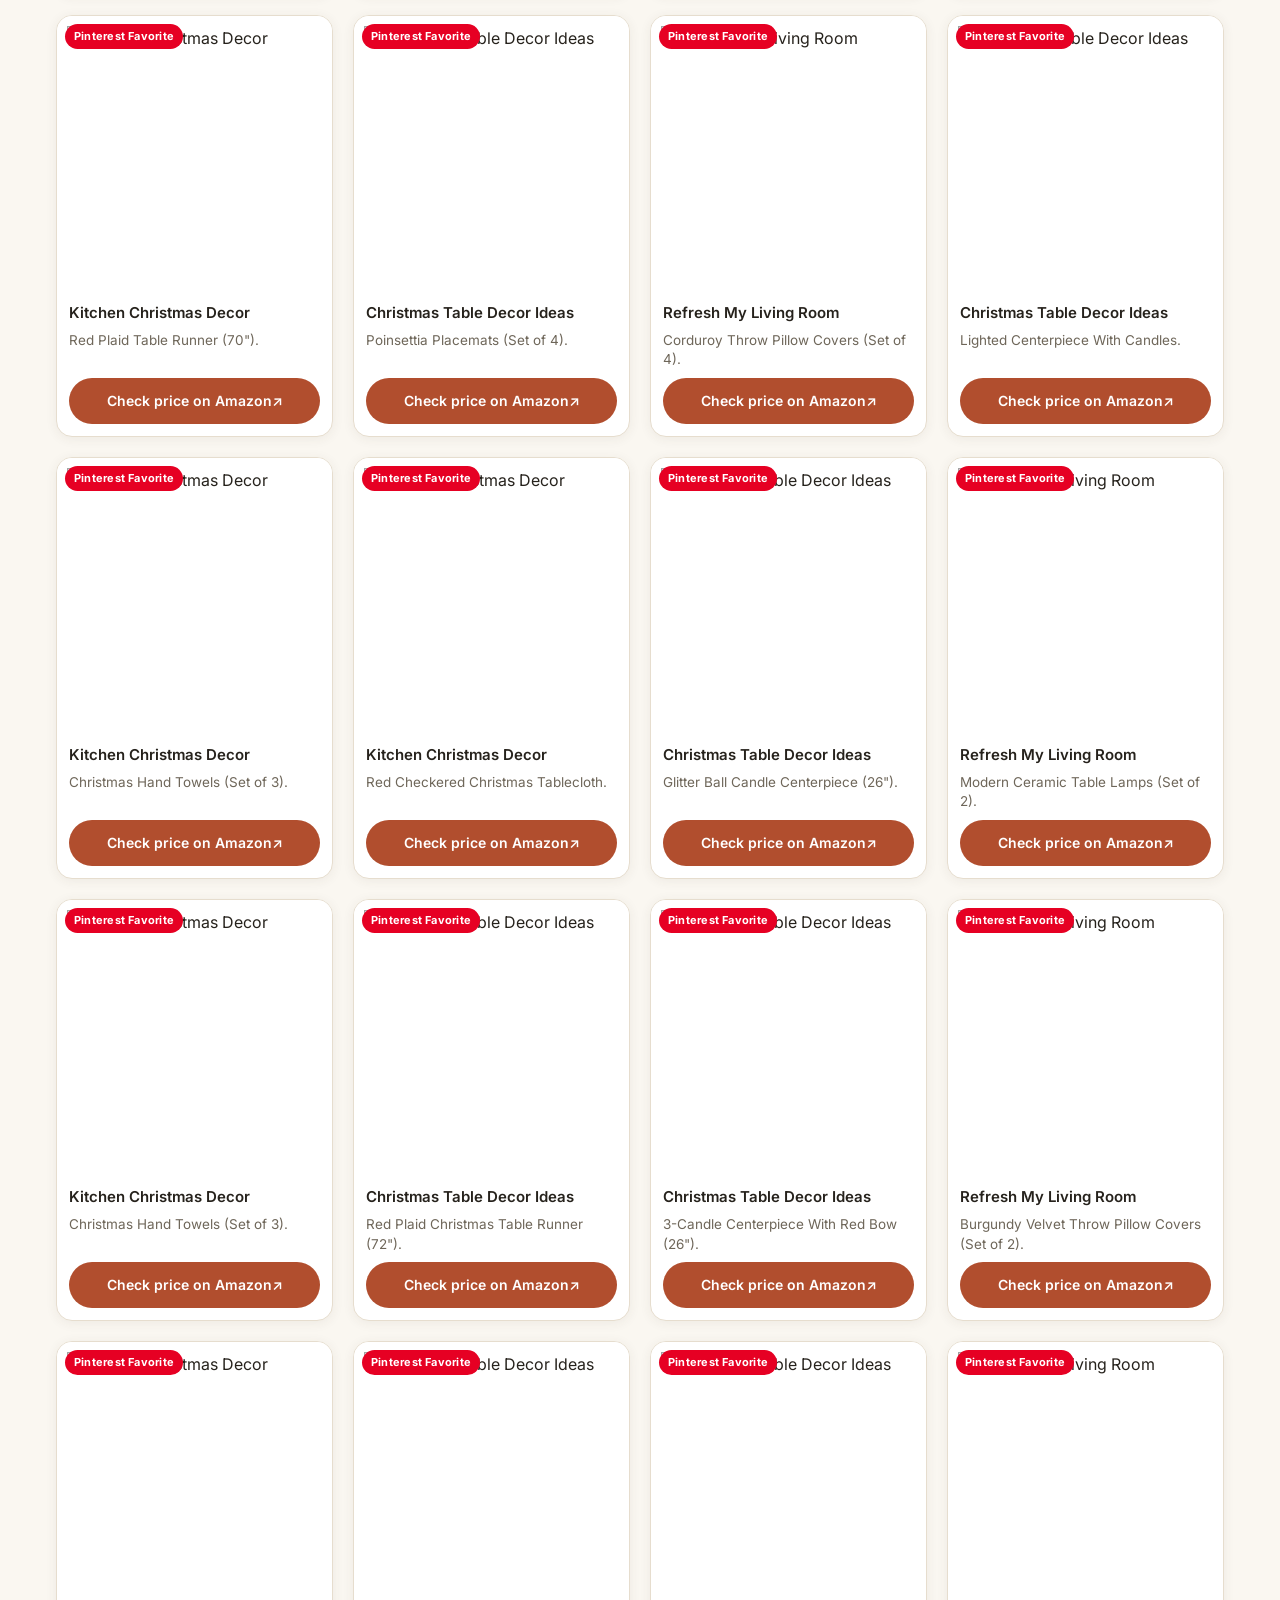
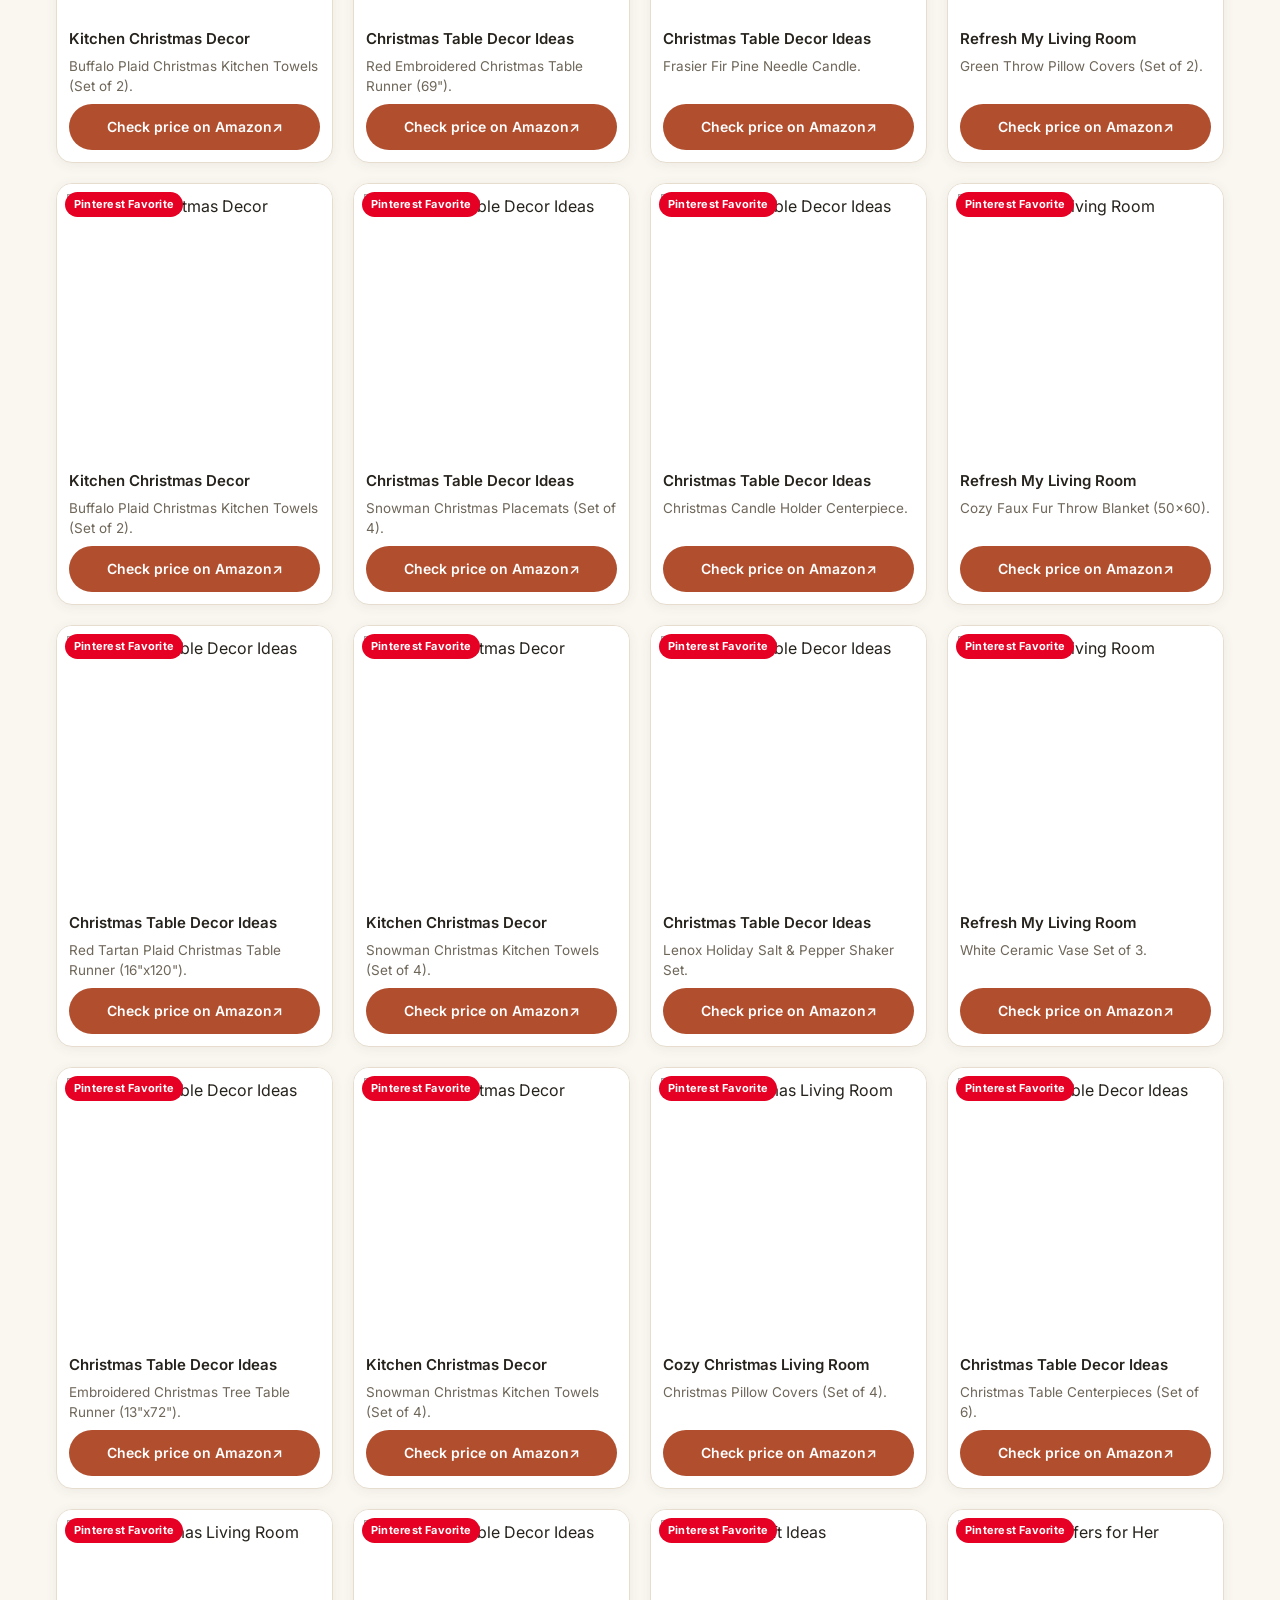
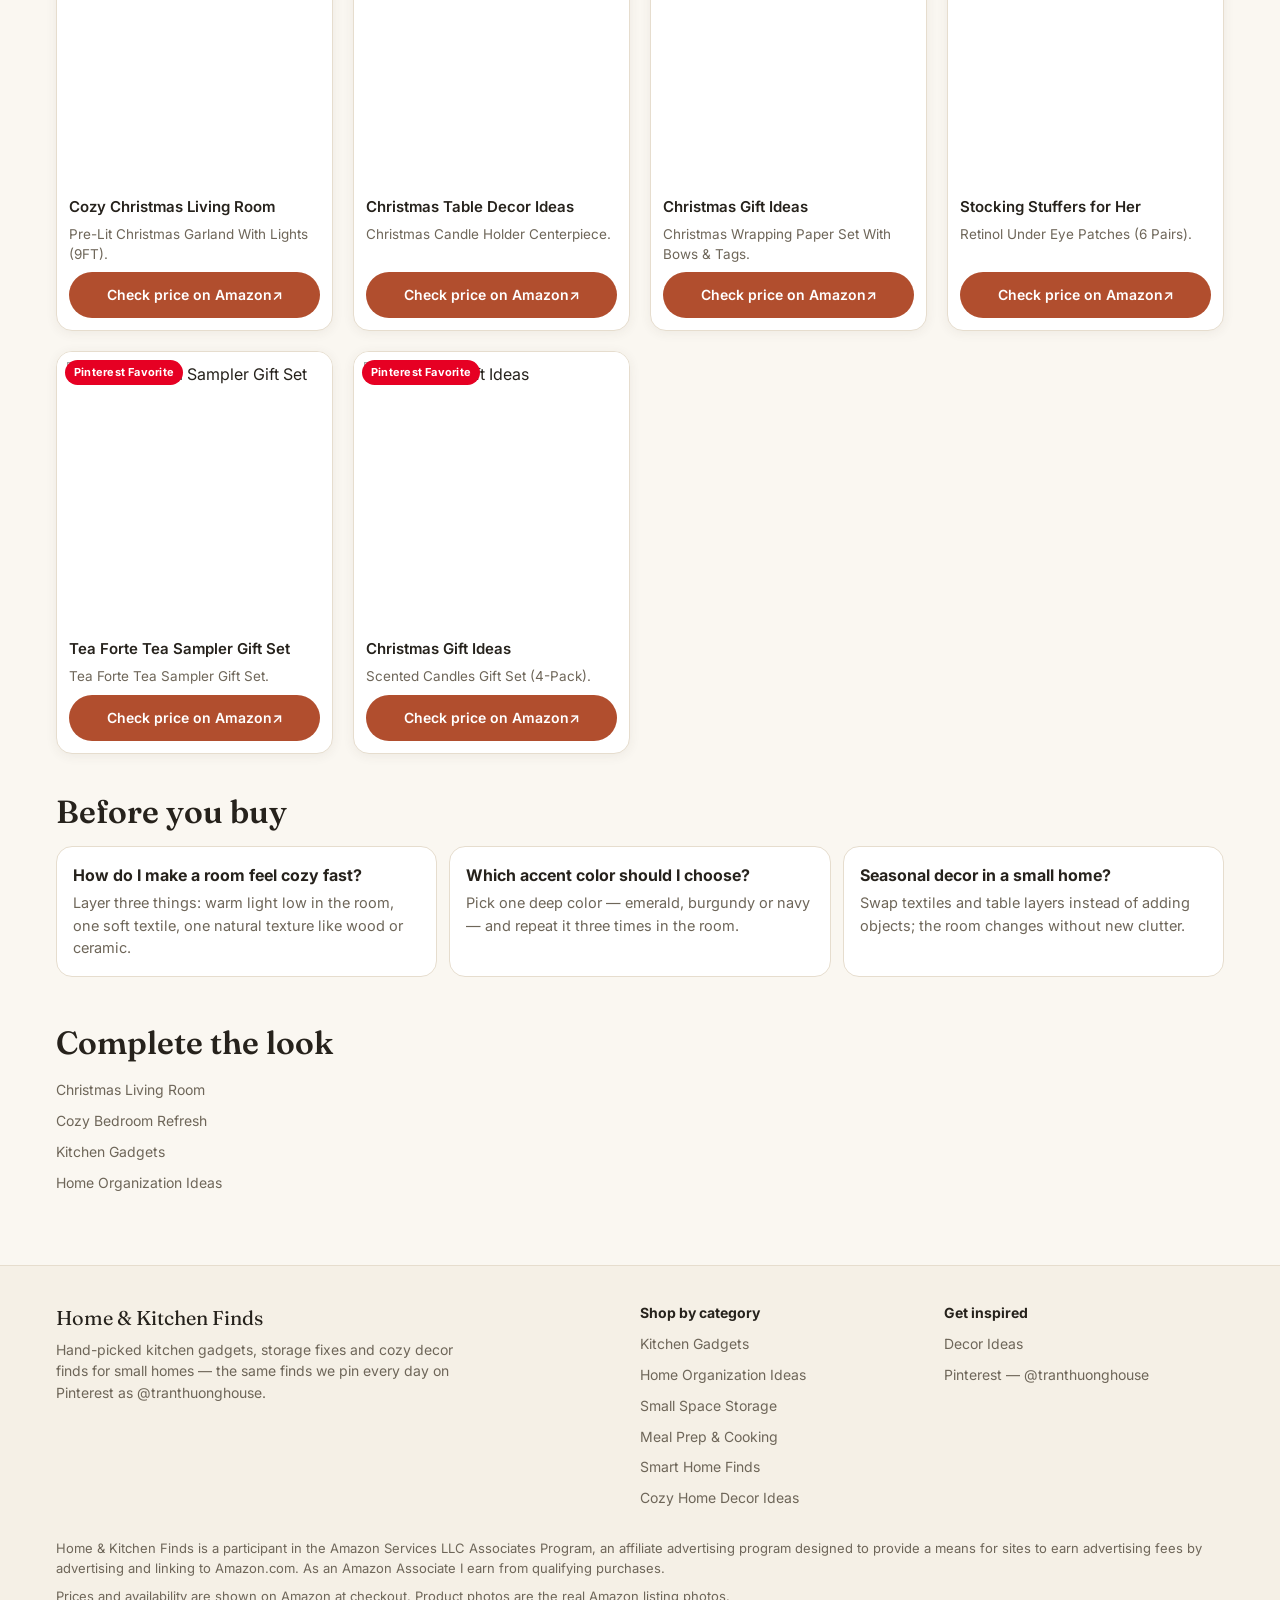
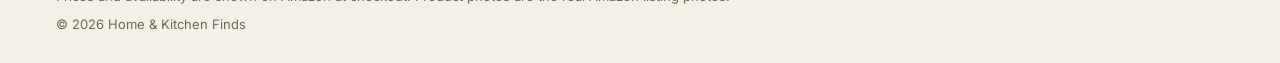
==== commit 2135d055: "Storefront refresh 2026-11-23 - 254 san pham" ====
--- a/category/cozy-home-decor.html
+++ b/category/cozy-home-decor.html
@@ -102,6 +102,142 @@
 <div class="card-img"><span class="badge b-pin">Pinterest Favorite</span><img src="https://m.media-amazon.com/images/I/51Ac2Wx5HwL._AC_SL800_.jpg" alt="Christmas Table Centerpiece With 3 Candle Holders (30&quot;)" loading="lazy"></div>
 <div class="card-body"><h3 class="card-title">Christmas Table Centerpiece With 3 Candle Holders (30&quot;)</h3>
 <p class="card-benefit">A snowy 30-inch centerpiece with three candle holders — pinecones, red berries and candlelight on the mantel o.</p>
+<span class="cta">Check price on Amazon <span aria-hidden="true">↗</span></span></div></a><a class="card" data-tags="Christmas Textiles" href="https://www.amazon.com/dp/B0C9T9GJ2K?tag=homekitche088-20" target="_blank" rel="nofollow sponsored noopener">
+<div class="card-img"><span class="badge b-pin">Pinterest Favorite</span><img src="https://m.media-amazon.com/images/I/61pourxXLJL._AC_SL800_.jpg" alt="Kitchen Christmas Decor" loading="lazy"></div>
+<div class="card-body"><h3 class="card-title">Kitchen Christmas Decor</h3>
+<p class="card-benefit">Red Plaid Table Runner (70&quot;).</p>
+<span class="cta">Check price on Amazon <span aria-hidden="true">↗</span></span></div></a><a class="card" data-tags="Christmas" href="https://www.amazon.com/dp/B096KC5L4P?tag=homekitche088-20" target="_blank" rel="nofollow sponsored noopener">
+<div class="card-img"><span class="badge b-pin">Pinterest Favorite</span><img src="https://m.media-amazon.com/images/I/51XL6e4om-L._AC_SL800_.jpg" alt="Christmas Table Decor Ideas" loading="lazy"></div>
+<div class="card-body"><h3 class="card-title">Christmas Table Decor Ideas</h3>
+<p class="card-benefit">Poinsettia Placemats (Set of 4).</p>
+<span class="cta">Check price on Amazon <span aria-hidden="true">↗</span></span></div></a><a class="card" data-tags="Textiles" href="https://www.amazon.com/dp/B0CPC1NCZS?tag=homekitche088-20" target="_blank" rel="nofollow sponsored noopener">
+<div class="card-img"><span class="badge b-pin">Pinterest Favorite</span><img src="https://m.media-amazon.com/images/I/41XSK309bHL._AC_SL800_.jpg" alt="Refresh My Living Room" loading="lazy"></div>
+<div class="card-body"><h3 class="card-title">Refresh My Living Room</h3>
+<p class="card-benefit">Corduroy Throw Pillow Covers (Set of 4).</p>
+<span class="cta">Check price on Amazon <span aria-hidden="true">↗</span></span></div></a><a class="card" data-tags="Christmas" href="https://www.amazon.com/dp/B0HHDX1657?tag=homekitche088-20" target="_blank" rel="nofollow sponsored noopener">
+<div class="card-img"><span class="badge b-pin">Pinterest Favorite</span><img src="https://m.media-amazon.com/images/I/51p6eDQYNiL._AC_SL800_.jpg" alt="Christmas Table Decor Ideas" loading="lazy"></div>
+<div class="card-body"><h3 class="card-title">Christmas Table Decor Ideas</h3>
+<p class="card-benefit">Lighted Centerpiece With Candles.</p>
+<span class="cta">Check price on Amazon <span aria-hidden="true">↗</span></span></div></a><a class="card" data-tags="Christmas" href="https://www.amazon.com/dp/B0HBV2VC6J?tag=homekitche088-20" target="_blank" rel="nofollow sponsored noopener">
+<div class="card-img"><span class="badge b-pin">Pinterest Favorite</span><img src="https://m.media-amazon.com/images/I/51Z3r1uabuL._AC_SL800_.jpg" alt="Kitchen Christmas Decor" loading="lazy"></div>
+<div class="card-body"><h3 class="card-title">Kitchen Christmas Decor</h3>
+<p class="card-benefit">Christmas Hand Towels (Set of 3).</p>
+<span class="cta">Check price on Amazon <span aria-hidden="true">↗</span></span></div></a><a class="card" data-tags="Christmas" href="https://www.amazon.com/dp/B0C9T6GXH7?tag=homekitche088-20" target="_blank" rel="nofollow sponsored noopener">
+<div class="card-img"><span class="badge b-pin">Pinterest Favorite</span><img src="https://m.media-amazon.com/images/I/61GF+IC0g7L._AC_SL800_.jpg" alt="Kitchen Christmas Decor" loading="lazy"></div>
+<div class="card-body"><h3 class="card-title">Kitchen Christmas Decor</h3>
+<p class="card-benefit">Red Checkered Christmas Tablecloth.</p>
+<span class="cta">Check price on Amazon <span aria-hidden="true">↗</span></span></div></a><a class="card" data-tags="Christmas" href="https://www.amazon.com/dp/B0FD7JW5FG?tag=homekitche088-20" target="_blank" rel="nofollow sponsored noopener">
+<div class="card-img"><span class="badge b-pin">Pinterest Favorite</span><img src="https://m.media-amazon.com/images/I/51HAJn57t+L._AC_SL800_.jpg" alt="Christmas Table Decor Ideas" loading="lazy"></div>
+<div class="card-body"><h3 class="card-title">Christmas Table Decor Ideas</h3>
+<p class="card-benefit">Glitter Ball Candle Centerpiece (26&quot;).</p>
+<span class="cta">Check price on Amazon <span aria-hidden="true">↗</span></span></div></a><a class="card" data-tags="" href="https://www.amazon.com/dp/B0C4SZBN64?tag=homekitche088-20" target="_blank" rel="nofollow sponsored noopener">
+<div class="card-img"><span class="badge b-pin">Pinterest Favorite</span><img src="https://m.media-amazon.com/images/I/41cIVpOvfeL._AC_SL800_.jpg" alt="Refresh My Living Room" loading="lazy"></div>
+<div class="card-body"><h3 class="card-title">Refresh My Living Room</h3>
+<p class="card-benefit">Modern Ceramic Table Lamps (Set of 2).</p>
+<span class="cta">Check price on Amazon <span aria-hidden="true">↗</span></span></div></a><a class="card" data-tags="Christmas" href="https://www.amazon.com/dp/B095HHCHX4?tag=homekitche088-20" target="_blank" rel="nofollow sponsored noopener">
+<div class="card-img"><span class="badge b-pin">Pinterest Favorite</span><img src="https://m.media-amazon.com/images/I/51GqJJkVCtL._AC_SL800_.jpg" alt="Kitchen Christmas Decor" loading="lazy"></div>
+<div class="card-body"><h3 class="card-title">Kitchen Christmas Decor</h3>
+<p class="card-benefit">Christmas Hand Towels (Set of 3).</p>
+<span class="cta">Check price on Amazon <span aria-hidden="true">↗</span></span></div></a><a class="card" data-tags="Christmas Textiles" href="https://www.amazon.com/dp/B0FG78RQ3W?tag=homekitche088-20" target="_blank" rel="nofollow sponsored noopener">
+<div class="card-img"><span class="badge b-pin">Pinterest Favorite</span><img src="https://m.media-amazon.com/images/I/51s5QNXzoNL._AC_SL800_.jpg" alt="Christmas Table Decor Ideas" loading="lazy"></div>
+<div class="card-body"><h3 class="card-title">Christmas Table Decor Ideas</h3>
+<p class="card-benefit">Red Plaid Christmas Table Runner (72&quot;).</p>
+<span class="cta">Check price on Amazon <span aria-hidden="true">↗</span></span></div></a><a class="card" data-tags="Christmas" href="https://www.amazon.com/dp/B0F894C8RV?tag=homekitche088-20" target="_blank" rel="nofollow sponsored noopener">
+<div class="card-img"><span class="badge b-pin">Pinterest Favorite</span><img src="https://m.media-amazon.com/images/I/51I9GhARUHL._AC_SL800_.jpg" alt="Christmas Table Decor Ideas" loading="lazy"></div>
+<div class="card-body"><h3 class="card-title">Christmas Table Decor Ideas</h3>
+<p class="card-benefit">3-Candle Centerpiece With Red Bow (26&quot;).</p>
+<span class="cta">Check price on Amazon <span aria-hidden="true">↗</span></span></div></a><a class="card" data-tags="Textiles" href="https://www.amazon.com/dp/B0923WRVGF?tag=homekitche088-20" target="_blank" rel="nofollow sponsored noopener">
+<div class="card-img"><span class="badge b-pin">Pinterest Favorite</span><img src="https://m.media-amazon.com/images/I/4162+PF-e7L._AC_SL800_.jpg" alt="Refresh My Living Room" loading="lazy"></div>
+<div class="card-body"><h3 class="card-title">Refresh My Living Room</h3>
+<p class="card-benefit">Burgundy Velvet Throw Pillow Covers (Set of 2).</p>
+<span class="cta">Check price on Amazon <span aria-hidden="true">↗</span></span></div></a><a class="card" data-tags="Christmas" href="https://www.amazon.com/dp/B0FHHD2TGF?tag=homekitche088-20" target="_blank" rel="nofollow sponsored noopener">
+<div class="card-img"><span class="badge b-pin">Pinterest Favorite</span><img src="https://m.media-amazon.com/images/I/51Ln+S0TIML._AC_SL800_.jpg" alt="Kitchen Christmas Decor" loading="lazy"></div>
+<div class="card-body"><h3 class="card-title">Kitchen Christmas Decor</h3>
+<p class="card-benefit">Buffalo Plaid Christmas Kitchen Towels (Set of 2).</p>
+<span class="cta">Check price on Amazon <span aria-hidden="true">↗</span></span></div></a><a class="card" data-tags="Christmas Textiles" href="https://www.amazon.com/dp/B08LVZSM8W?tag=homekitche088-20" target="_blank" rel="nofollow sponsored noopener">
+<div class="card-img"><span class="badge b-pin">Pinterest Favorite</span><img src="https://m.media-amazon.com/images/I/514E6KCojML._AC_SL800_.jpg" alt="Christmas Table Decor Ideas" loading="lazy"></div>
+<div class="card-body"><h3 class="card-title">Christmas Table Decor Ideas</h3>
+<p class="card-benefit">Red Embroidered Christmas Table Runner (69&quot;).</p>
+<span class="cta">Check price on Amazon <span aria-hidden="true">↗</span></span></div></a><a class="card" data-tags="Christmas" href="https://www.amazon.com/dp/B00YPP2LBM?tag=homekitche088-20" target="_blank" rel="nofollow sponsored noopener">
+<div class="card-img"><span class="badge b-pin">Pinterest Favorite</span><img src="https://m.media-amazon.com/images/I/5107KOHpmcL._AC_SL800_.jpg" alt="Christmas Table Decor Ideas" loading="lazy"></div>
+<div class="card-body"><h3 class="card-title">Christmas Table Decor Ideas</h3>
+<p class="card-benefit">Frasier Fir Pine Needle Candle.</p>
+<span class="cta">Check price on Amazon <span aria-hidden="true">↗</span></span></div></a><a class="card" data-tags="Textiles" href="https://www.amazon.com/dp/B0H41Z5LLJ?tag=homekitche088-20" target="_blank" rel="nofollow sponsored noopener">
+<div class="card-img"><span class="badge b-pin">Pinterest Favorite</span><img src="https://m.media-amazon.com/images/I/41eah9BYk5L._AC_SL800_.jpg" alt="Refresh My Living Room" loading="lazy"></div>
+<div class="card-body"><h3 class="card-title">Refresh My Living Room</h3>
+<p class="card-benefit">Green Throw Pillow Covers (Set of 2).</p>
+<span class="cta">Check price on Amazon <span aria-hidden="true">↗</span></span></div></a><a class="card" data-tags="Christmas" href="https://www.amazon.com/dp/B0FNMNK821?tag=homekitche088-20" target="_blank" rel="nofollow sponsored noopener">
+<div class="card-img"><span class="badge b-pin">Pinterest Favorite</span><img src="https://m.media-amazon.com/images/I/510AhGB40UL._AC_SL800_.jpg" alt="Kitchen Christmas Decor" loading="lazy"></div>
+<div class="card-body"><h3 class="card-title">Kitchen Christmas Decor</h3>
+<p class="card-benefit">Buffalo Plaid Christmas Kitchen Towels (Set of 2).</p>
+<span class="cta">Check price on Amazon <span aria-hidden="true">↗</span></span></div></a><a class="card" data-tags="Christmas" href="https://www.amazon.com/dp/B09DCTCZRM?tag=homekitche088-20" target="_blank" rel="nofollow sponsored noopener">
+<div class="card-img"><span class="badge b-pin">Pinterest Favorite</span><img src="https://m.media-amazon.com/images/I/51VJRP7MP4L._AC_SL800_.jpg" alt="Christmas Table Decor Ideas" loading="lazy"></div>
+<div class="card-body"><h3 class="card-title">Christmas Table Decor Ideas</h3>
+<p class="card-benefit">Snowman Christmas Placemats (Set of 4).</p>
+<span class="cta">Check price on Amazon <span aria-hidden="true">↗</span></span></div></a><a class="card" data-tags="Christmas" href="https://www.amazon.com/dp/B0F7X5CV5H?tag=homekitche088-20" target="_blank" rel="nofollow sponsored noopener">
+<div class="card-img"><span class="badge b-pin">Pinterest Favorite</span><img src="https://m.media-amazon.com/images/I/511sgmG+fpL._AC_SL800_.jpg" alt="Christmas Table Decor Ideas" loading="lazy"></div>
+<div class="card-body"><h3 class="card-title">Christmas Table Decor Ideas</h3>
+<p class="card-benefit">Christmas Candle Holder Centerpiece.</p>
+<span class="cta">Check price on Amazon <span aria-hidden="true">↗</span></span></div></a><a class="card" data-tags="" href="https://www.amazon.com/dp/B0DF2N17KH?tag=homekitche088-20" target="_blank" rel="nofollow sponsored noopener">
+<div class="card-img"><span class="badge b-pin">Pinterest Favorite</span><img src="https://m.media-amazon.com/images/I/41+IOHbqi6L._AC_SL800_.jpg" alt="Refresh My Living Room" loading="lazy"></div>
+<div class="card-body"><h3 class="card-title">Refresh My Living Room</h3>
+<p class="card-benefit">Cozy Faux Fur Throw Blanket (50x60).</p>
+<span class="cta">Check price on Amazon <span aria-hidden="true">↗</span></span></div></a><a class="card" data-tags="Christmas Textiles" href="https://www.amazon.com/dp/B0HJ7ZZPLL?tag=homekitche088-20" target="_blank" rel="nofollow sponsored noopener">
+<div class="card-img"><span class="badge b-pin">Pinterest Favorite</span><img src="https://m.media-amazon.com/images/I/51rF3ntUWCL._AC_SL800_.jpg" alt="Christmas Table Decor Ideas" loading="lazy"></div>
+<div class="card-body"><h3 class="card-title">Christmas Table Decor Ideas</h3>
+<p class="card-benefit">Red Tartan Plaid Christmas Table Runner (16&quot;x120&quot;).</p>
+<span class="cta">Check price on Amazon <span aria-hidden="true">↗</span></span></div></a><a class="card" data-tags="Christmas" href="https://www.amazon.com/dp/B0CB3YW2RP?tag=homekitche088-20" target="_blank" rel="nofollow sponsored noopener">
+<div class="card-img"><span class="badge b-pin">Pinterest Favorite</span><img src="https://m.media-amazon.com/images/I/51IrGdWa0lL._AC_SL800_.jpg" alt="Kitchen Christmas Decor" loading="lazy"></div>
+<div class="card-body"><h3 class="card-title">Kitchen Christmas Decor</h3>
+<p class="card-benefit">Snowman Christmas Kitchen Towels (Set of 4).</p>
+<span class="cta">Check price on Amazon <span aria-hidden="true">↗</span></span></div></a><a class="card" data-tags="Christmas" href="https://www.amazon.com/dp/B00DRKNQDS?tag=homekitche088-20" target="_blank" rel="nofollow sponsored noopener">
+<div class="card-img"><span class="badge b-pin">Pinterest Favorite</span><img src="https://m.media-amazon.com/images/I/51T8iFe9zwL._AC_SL800_.jpg" alt="Christmas Table Decor Ideas" loading="lazy"></div>
+<div class="card-body"><h3 class="card-title">Christmas Table Decor Ideas</h3>
+<p class="card-benefit">Lenox Holiday Salt &amp; Pepper Shaker Set.</p>
+<span class="cta">Check price on Amazon <span aria-hidden="true">↗</span></span></div></a><a class="card" data-tags="" href="https://www.amazon.com/dp/B0F9YJYRLW?tag=homekitche088-20" target="_blank" rel="nofollow sponsored noopener">
+<div class="card-img"><span class="badge b-pin">Pinterest Favorite</span><img src="https://m.media-amazon.com/images/I/415azu11wfL._AC_SL800_.jpg" alt="Refresh My Living Room" loading="lazy"></div>
+<div class="card-body"><h3 class="card-title">Refresh My Living Room</h3>
+<p class="card-benefit">White Ceramic Vase Set of 3.</p>
+<span class="cta">Check price on Amazon <span aria-hidden="true">↗</span></span></div></a><a class="card" data-tags="Christmas Textiles" href="https://www.amazon.com/dp/B0HJGQ7YN2?tag=homekitche088-20" target="_blank" rel="nofollow sponsored noopener">
+<div class="card-img"><span class="badge b-pin">Pinterest Favorite</span><img src="https://m.media-amazon.com/images/I/51TWpvMOqnL._AC_SL800_.jpg" alt="Christmas Table Decor Ideas" loading="lazy"></div>
+<div class="card-body"><h3 class="card-title">Christmas Table Decor Ideas</h3>
+<p class="card-benefit">Embroidered Christmas Tree Table Runner (13&quot;x72&quot;).</p>
+<span class="cta">Check price on Amazon <span aria-hidden="true">↗</span></span></div></a><a class="card" data-tags="Christmas" href="https://www.amazon.com/dp/B0CB41HRK6?tag=homekitche088-20" target="_blank" rel="nofollow sponsored noopener">
+<div class="card-img"><span class="badge b-pin">Pinterest Favorite</span><img src="https://m.media-amazon.com/images/I/51qgdfYXyrL._AC_SL800_.jpg" alt="Kitchen Christmas Decor" loading="lazy"></div>
+<div class="card-body"><h3 class="card-title">Kitchen Christmas Decor</h3>
+<p class="card-benefit">Snowman Christmas Kitchen Towels (Set of 4).</p>
+<span class="cta">Check price on Amazon <span aria-hidden="true">↗</span></span></div></a><a class="card" data-tags="Christmas Textiles" href="https://www.amazon.com/dp/B0DG88139G?tag=homekitche088-20" target="_blank" rel="nofollow sponsored noopener">
+<div class="card-img"><span class="badge b-pin">Pinterest Favorite</span><img src="https://m.media-amazon.com/images/I/51QprYIXKEL._AC_SL800_.jpg" alt="Cozy Christmas Living Room" loading="lazy"></div>
+<div class="card-body"><h3 class="card-title">Cozy Christmas Living Room</h3>
+<p class="card-benefit">Christmas Pillow Covers (Set of 4).</p>
+<span class="cta">Check price on Amazon <span aria-hidden="true">↗</span></span></div></a><a class="card" data-tags="Christmas" href="https://www.amazon.com/dp/B0CHMHJJ9L?tag=homekitche088-20" target="_blank" rel="nofollow sponsored noopener">
+<div class="card-img"><span class="badge b-pin">Pinterest Favorite</span><img src="https://m.media-amazon.com/images/I/61DNZRZqhsL._AC_SL800_.jpg" alt="Christmas Table Decor Ideas" loading="lazy"></div>
+<div class="card-body"><h3 class="card-title">Christmas Table Decor Ideas</h3>
+<p class="card-benefit">Christmas Table Centerpieces (Set of 6).</p>
+<span class="cta">Check price on Amazon <span aria-hidden="true">↗</span></span></div></a><a class="card" data-tags="Christmas Lighting" href="https://www.amazon.com/dp/B0H24YGYZ9?tag=homekitche088-20" target="_blank" rel="nofollow sponsored noopener">
+<div class="card-img"><span class="badge b-pin">Pinterest Favorite</span><img src="https://m.media-amazon.com/images/I/51JYRWnWImL._AC_SL800_.jpg" alt="Cozy Christmas Living Room" loading="lazy"></div>
+<div class="card-body"><h3 class="card-title">Cozy Christmas Living Room</h3>
+<p class="card-benefit">Pre-Lit Christmas Garland With Lights (9FT).</p>
+<span class="cta">Check price on Amazon <span aria-hidden="true">↗</span></span></div></a><a class="card" data-tags="Christmas" href="https://www.amazon.com/dp/B0CFY3WR5G?tag=homekitche088-20" target="_blank" rel="nofollow sponsored noopener">
+<div class="card-img"><span class="badge b-pin">Pinterest Favorite</span><img src="https://m.media-amazon.com/images/I/51TmxThpXWL._AC_SL800_.jpg" alt="Christmas Table Decor Ideas" loading="lazy"></div>
+<div class="card-body"><h3 class="card-title">Christmas Table Decor Ideas</h3>
+<p class="card-benefit">Christmas Candle Holder Centerpiece.</p>
+<span class="cta">Check price on Amazon <span aria-hidden="true">↗</span></span></div></a><a class="card" data-tags="Christmas" href="https://www.amazon.com/dp/B0C4S9MRZH?tag=homekitche088-20" target="_blank" rel="nofollow sponsored noopener">
+<div class="card-img"><span class="badge b-pin">Pinterest Favorite</span><img src="https://m.media-amazon.com/images/I/61I-RcuiLeL._AC_SL800_.jpg" alt="Christmas Gift Ideas" loading="lazy"></div>
+<div class="card-body"><h3 class="card-title">Christmas Gift Ideas</h3>
+<p class="card-benefit">Christmas Wrapping Paper Set With Bows &amp; Tags.</p>
+<span class="cta">Check price on Amazon <span aria-hidden="true">↗</span></span></div></a><a class="card" data-tags="" href="https://www.amazon.com/dp/B0D5YQV86X?tag=homekitche088-20" target="_blank" rel="nofollow sponsored noopener">
+<div class="card-img"><span class="badge b-pin">Pinterest Favorite</span><img src="https://m.media-amazon.com/images/I/51cKGfK3S3L._AC_SL800_.jpg" alt="Stocking Stuffers for Her" loading="lazy"></div>
+<div class="card-body"><h3 class="card-title">Stocking Stuffers for Her</h3>
+<p class="card-benefit">Retinol Under Eye Patches (6 Pairs).</p>
+<span class="cta">Check price on Amazon <span aria-hidden="true">↗</span></span></div></a><a class="card" data-tags="" href="https://www.amazon.com/dp/B0FKVS1WKC?tag=homekitche088-20" target="_blank" rel="nofollow sponsored noopener">
+<div class="card-img"><span class="badge b-pin">Pinterest Favorite</span><img src="https://m.media-amazon.com/images/I/41JJSJPXBnL._AC_SL800_.jpg" alt="Tea Forte Tea Sampler Gift Set" loading="lazy"></div>
+<div class="card-body"><h3 class="card-title">Tea Forte Tea Sampler Gift Set</h3>
+<p class="card-benefit">Tea Forte Tea Sampler Gift Set.</p>
+<span class="cta">Check price on Amazon <span aria-hidden="true">↗</span></span></div></a><a class="card" data-tags="Christmas" href="https://www.amazon.com/dp/B0HF3PQW4W?tag=homekitche088-20" target="_blank" rel="nofollow sponsored noopener">
+<div class="card-img"><span class="badge b-pin">Pinterest Favorite</span><img src="https://m.media-amazon.com/images/I/41+6TPfo6zL._AC_SL800_.jpg" alt="Christmas Gift Ideas" loading="lazy"></div>
+<div class="card-body"><h3 class="card-title">Christmas Gift Ideas</h3>
+<p class="card-benefit">Scented Candles Gift Set (4-Pack).</p>
 <span class="cta">Check price on Amazon <span aria-hidden="true">↗</span></span></div></a></div>
 <section><div class="sec-head"><h2>Before you buy</h2></div><div class="guide"><div><h3>How do I make a room feel cozy fast?</h3><p>Layer three things: warm light low in the room, one soft textile, one natural texture like wood or ceramic.</p></div><div><h3>Which accent color should I choose?</h3><p>Pick one deep color — emerald, burgundy or navy — and repeat it three times in the room.</p></div><div><h3>Seasonal decor in a small home?</h3><p>Swap textiles and table layers instead of adding objects; the room changes without new clutter.</p></div></div></section>
 <section><div class="sec-head"><h2>Complete the look</h2></div>
